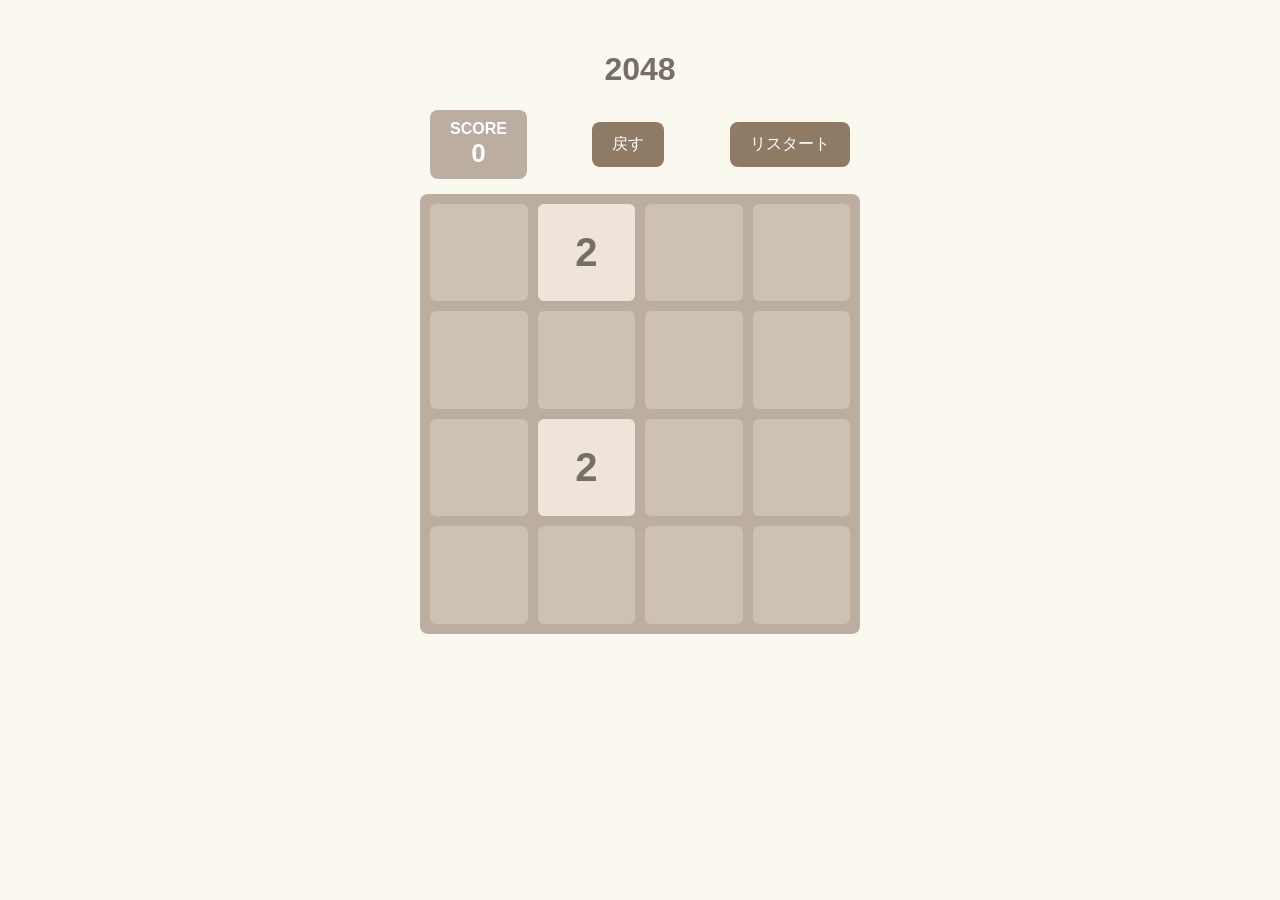
==== index.html @ 56494c53 "Add files via upload" ====
<!DOCTYPE html>
<html lang="ja">

<head>
    <meta charset="UTF-8">
    <meta name="viewport" content="width=device-width, initial-scale=1.0">
    <title>2048</title>
    <link rel="stylesheet" href="style.css">
</head>

<body>
<div class="container">
    <h1>2048</h1>
<div class="top-bar">
<div class="score-box">
SCORE
<span id="score">0</span>
</div>
<button id="undo">
戻す
</button>
<button id="restart">
リスタート
</button>
</div>
    <div id="board"></div>
</div>
<script src="script.js"></script>
</body>

</html>
---- style.css ----
body{
    margin:0;
    background:#faf8ef;
    font-family:Arial, sans-serif;
}
.container{
    display:flex;
    flex-direction:column;
    align-items:center;
    margin-top:30px;
}
h1{
    color:#776e65;
}
#board{
    width:420px;
    height:420px;
    background:#bbada0;
    display:grid;
    grid-template-columns:repeat(4,1fr);
    grid-template-rows:repeat(4,1fr);
    gap:10px;
    padding:10px;
    border-radius:8px;
}
.tile{
    background:#cdc1b4;
    border-radius:6px;
    display:flex;
    justify-content:center;
    align-items:center;
    font-size:40px;
    font-weight:bold;
    color:#776e65;
}

/* suuji2 */

.n2{background:#eee4da;}
.n4{background:#ede0c8;}
.n8{background:#f2b179;color:white;}
.n16{background:#f59563;color:white;}
.n32{background:#f67c5f;color:white;}
.n64{background:#f65e3b;color:white;}
.n128{background:#edcf72;color:white;font-size:34px;}
.n256{background:#edcc61;color:white;font-size:34px;}
.n512{background:#edc850;color:white;font-size:34px;}
.n1024{background:#edc53f;color:white;font-size:28px;}
.n2048{background:#edc22e;color:white;font-size:28px;}

.top-bar{
    width:420px;
    display:flex;
    justify-content:space-between;
    align-items:center;
    margin-bottom:15px;
}

.score-box{
    background:#bbada0;
    color:white;
    padding:10px 20px;
    border-radius:8px;
    font-weight:bold;
    text-align:center;
}

.score-box span{
    display:block;
    font-size:26px;
}

button{
    border:none;
    background:#8f7a66;
    color:white;
    padding:12px 20px;
    border-radius:8px;
    cursor:pointer;
    font-size:16px;
}

button:hover{
    opacity:0.9;
}

/* ====================
tairuidouanime-shon
==================== */

#board{
position: relative;
}

.moving-layer{
position: absolute;
left: 0;
top: 0;
width: 100%;
height: 100%;
pointer-events: none;
z-index: 10;
}

.moving-tile{
position: absolute;
width: calc((100% - 50px) / 4);
height: calc((100% - 50px) / 4);

border-radius: 6px;
display: flex;
justify-content: center;
align-items: center;
font-size: 40px;
font-weight: bold;
color: #776e65;
box-sizing: border-box;
transform: translate(0, 0);
transition:
    transform 0.15s ease;

}

/* ookiisuujinosaizu */

.moving-tile.n128,
.moving-tile.n256,
.moving-tile.n512{
font-size: 34px;
}

.moving-tile.n1024,
.moving-tile.n2048{
font-size: 28px;
}

/* tilecolore */

.moving-tile.n2{
background:#eee4da;
}

.moving-tile.n4{
background:#ede0c8;
}

.moving-tile.n8{
background:#f2b179;
color:white;
}

.moving-tile.n16{
background:#f59563;
color:white;
}

.moving-tile.n32{
background:#f67c5f;
color:white;
}

.moving-tile.n64{
background:#f65e3b;
color:white;
}

.moving-tile.n128{
background:#edcf72;
color:white;
}

.moving-tile.n256{
background:#edcc61;
color:white;
}

.moving-tile.n512{
background:#edc850;
color:white;
}

.moving-tile.n1024{
background:#edc53f;
color:white;
}

.moving-tile.n2048{
background:#edc22e;
color:white;
}

/* タイル移動アニメーション */

#board{
    position:relative;
}

.moving-layer{
    position:absolute;
    left:0;
    top:0;
    width:100%;
    height:100%;
    pointer-events:none;
    z-index:10;
}

.moving-tile{
    position:absolute;

    width:calc((100% - 50px) / 4);
    height:calc((100% - 50px) / 4);

    border-radius:6px;

    display:flex;
    justify-content:center;
    align-items:center;

    font-size:40px;
    font-weight:bold;

    box-sizing:border-box;

    transform:translate(0,0);

    transition:transform 0.15s ease;
}

.moving-tile.n128,
.moving-tile.n256,
.moving-tile.n512{
    font-size:34px;
}

.moving-tile.n1024,
.moving-tile.n2048{
    font-size:28px;
}

.moving-tile.n2{
    background:#eee4da;
    color:#776e65;
}

.moving-tile.n4{
    background:#ede0c8;
    color:#776e65;
}

.moving-tile.n8{
    background:#f2b179;
    color:white;
}

.moving-tile.n16{
    background:#f59563;
    color:white;
}

.moving-tile.n32{
    background:#f67c5f;
    color:white;
}

.moving-tile.n64{
    background:#f65e3b;
    color:white;
}

.moving-tile.n128{
    background:#edcf72;
    color:white;
}

.moving-tile.n256{
    background:#edcc61;
    color:white;
}

.moving-tile.n512{
    background:#edc850;
    color:white;
}

.moving-tile.n1024{
    background:#edc53f;
    color:white;
}

.moving-tile.n2048{
    background:#edc22e;
    color:white;
}

/* 新しく出る2 */
.tile-hidden{
visibility:visible;
opacity:1;
color:transparent !important;
text-shadow:none !important;
}
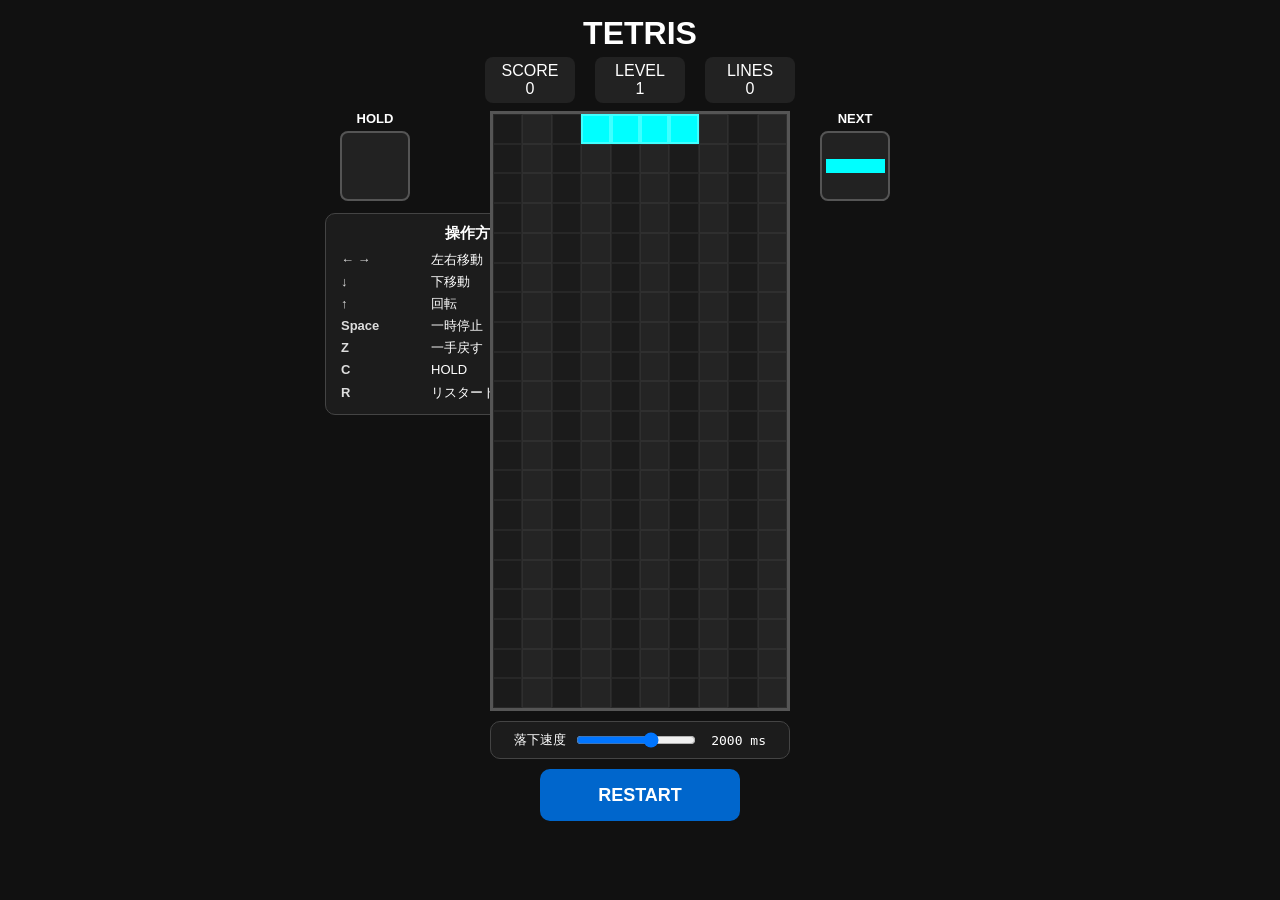
==== commit af6a4ea8: "Add files via upload" ====
--- a/index.html
+++ b/index.html
@@ -1,31 +1,192 @@
 <!DOCTYPE html>
 <html lang="ja">
+<head>
+<meta charset="UTF-8">
+<meta name="viewport"
+      content="width=device-width, initial-scale=1.0, maximum-scale=1.0, user-scalable=no">
 
-<head>
-    <meta charset="UTF-8">
-    <meta name="viewport" content="width=device-width, initial-scale=1.0">
-    <title>2048</title>
-    <link rel="stylesheet" href="style.css">
+<title>テトリス</title>
+
+<link rel="stylesheet" href="style.css">
+
 </head>
 
 <body>
-<div class="container">
-    <h1>2048</h1>
-<div class="top-bar">
-<div class="score-box">
-SCORE
-<span id="score">0</span>
+
+<h1>TETRIS</h1>
+
+<div id="game-info">
+    <div class="info-box">
+        SCORE<br>
+        <span id="score">0</span>
+    </div>
+
+    <div class="info-box">
+        LEVEL<br>
+        <span id="level">1</span>
+    </div>
+
+    <div class="info-box">
+        LINES<br>
+        <span id="lines">0</span>
+    </div>
 </div>
-<button id="undo">
-戻す
-</button>
-<button id="restart">
-リスタート
-</button>
+
+<div id="game-container">
+
+
+    <!-- 左側 -->
+
+    <div id="left-panel">
+
+        <!-- HOLD -->
+
+        <div id="hold-panel">
+
+            <div class="piece-title">
+                HOLD
+            </div>
+
+            <div id="hold"></div>
+
+        </div>
+
+
+        <!-- PC操作 -->
+
+        <div id="pc-controls">
+
+            <div class="control-title">
+                操作方法
+            </div>
+
+            <div class="control-row">
+                <span>← →</span>
+                <span>左右移動</span>
+            </div>
+
+            <div class="control-row">
+                <span>↓</span>
+                <span>下移動</span>
+            </div>
+
+            <div class="control-row">
+                <span>↑</span>
+                <span>回転</span>
+            </div>
+
+            <div class="control-row">
+                <span>Space</span>
+                <span>一時停止</span>
+            </div>
+
+            <div class="control-row">
+                <span>Z</span>
+                <span>一手戻す</span>
+            </div>
+
+            <div class="control-row">
+                <span>C</span>
+                <span>HOLD</span>
+            </div>
+
+            <div class="control-row">
+                <span>R</span>
+                <span>リスタート</span>
+            </div>
+
+        </div>
+
+    </div>
+
+
+    <!-- 中央：盤面 -->
+
+    <div id="board"></div>
+
+
+    <!-- 右側：NEXT -->
+
+    <div id="next-panel">
+
+        <div class="piece-title">
+            NEXT
+        </div>
+
+        <div id="next"></div>
+
+    </div>
+
+
 </div>
-    <div id="board"></div>
+
+<!-- スマホ操作 -->
+
+<div id="buttons">
+
+    <button id="left">←</button>
+
+    <button id="rotate">↻</button>
+
+    <button id="right">→</button>
+
+    <button id="down">↓</button>
+
+    <button id="hold-button">HOLD</button>
+
+    <button id="undo">↶</button>
+
+    <button id="pause">Ⅱ</button>
+
 </div>
+
+<!-- 落下速度設定 -->
+
+<div id="speed-control">
+
+    <span>落下速度</span>
+
+    <input
+        id="speed-slider"
+        type="range"
+        min="200"
+        max="3000"
+        step="100"
+        value="2000"
+    >
+
+    <span id="speed-value">
+        2000 ms
+    </span>
+
+</div>
+
+<button id="restart">RESTART</button>
+
+
+<!-- ゲームオーバー画面 -->
+
+<div id="game-over">
+
+    <div id="game-over-box">
+
+        <div id="game-over-title">
+            GAME OVER
+        </div>
+
+        <div id="final-score">
+            SCORE: <span id="final-score-number">0</span>
+        </div>
+
+        <button id="game-over-restart">
+            もう一度遊ぶ
+        </button>
+
+    </div>
+
+</div>
+
 <script src="script.js"></script>
+
 </body>
-
 </html>
--- a/style.css
+++ b/style.css
@@ -1,302 +1,846 @@
-body{
-    margin:0;
-    background:#faf8ef;
-    font-family:Arial, sans-serif;
-}
-.container{
-    display:flex;
-    flex-direction:column;
-    align-items:center;
-    margin-top:30px;
-}
-h1{
-    color:#776e65;
-}
-#board{
-    width:420px;
-    height:420px;
-    background:#bbada0;
-    display:grid;
-    grid-template-columns:repeat(4,1fr);
-    grid-template-rows:repeat(4,1fr);
-    gap:10px;
-    padding:10px;
-    border-radius:8px;
-}
-.tile{
-    background:#cdc1b4;
-    border-radius:6px;
-    display:flex;
-    justify-content:center;
-    align-items:center;
-    font-size:40px;
-    font-weight:bold;
-    color:#776e65;
-}
-
-/* suuji2 */
-
-.n2{background:#eee4da;}
-.n4{background:#ede0c8;}
-.n8{background:#f2b179;color:white;}
-.n16{background:#f59563;color:white;}
-.n32{background:#f67c5f;color:white;}
-.n64{background:#f65e3b;color:white;}
-.n128{background:#edcf72;color:white;font-size:34px;}
-.n256{background:#edcc61;color:white;font-size:34px;}
-.n512{background:#edc850;color:white;font-size:34px;}
-.n1024{background:#edc53f;color:white;font-size:28px;}
-.n2048{background:#edc22e;color:white;font-size:28px;}
-
-.top-bar{
-    width:420px;
-    display:flex;
-    justify-content:space-between;
-    align-items:center;
-    margin-bottom:15px;
-}
-
-.score-box{
-    background:#bbada0;
-    color:white;
-    padding:10px 20px;
-    border-radius:8px;
-    font-weight:bold;
-    text-align:center;
-}
-
-.score-box span{
-    display:block;
-    font-size:26px;
-}
-
-button{
-    border:none;
-    background:#8f7a66;
-    color:white;
-    padding:12px 20px;
-    border-radius:8px;
-    cursor:pointer;
-    font-size:16px;
-}
-
-button:hover{
-    opacity:0.9;
-}
-
-/* ====================
-tairuidouanime-shon
-==================== */
-
-#board{
-position: relative;
-}
-
-.moving-layer{
-position: absolute;
-left: 0;
-top: 0;
-width: 100%;
-height: 100%;
-pointer-events: none;
-z-index: 10;
-}
-
-.moving-tile{
-position: absolute;
-width: calc((100% - 50px) / 4);
-height: calc((100% - 50px) / 4);
-
-border-radius: 6px;
-display: flex;
-justify-content: center;
-align-items: center;
-font-size: 40px;
-font-weight: bold;
-color: #776e65;
-box-sizing: border-box;
-transform: translate(0, 0);
-transition:
-    transform 0.15s ease;
-
-}
-
-/* ookiisuujinosaizu */
-
-.moving-tile.n128,
-.moving-tile.n256,
-.moving-tile.n512{
-font-size: 34px;
-}
-
-.moving-tile.n1024,
-.moving-tile.n2048{
-font-size: 28px;
-}
-
-/* tilecolore */
-
-.moving-tile.n2{
-background:#eee4da;
-}
-
-.moving-tile.n4{
-background:#ede0c8;
-}
-
-.moving-tile.n8{
-background:#f2b179;
-color:white;
-}
-
-.moving-tile.n16{
-background:#f59563;
-color:white;
-}
-
-.moving-tile.n32{
-background:#f67c5f;
-color:white;
-}
-
-.moving-tile.n64{
-background:#f65e3b;
-color:white;
-}
-
-.moving-tile.n128{
-background:#edcf72;
-color:white;
-}
-
-.moving-tile.n256{
-background:#edcc61;
-color:white;
-}
-
-.moving-tile.n512{
-background:#edc850;
-color:white;
-}
-
-.moving-tile.n1024{
-background:#edc53f;
-color:white;
-}
-
-.moving-tile.n2048{
-background:#edc22e;
-color:white;
-}
-
-/* タイル移動アニメーション */
-
-#board{
-    position:relative;
-}
-
-.moving-layer{
-    position:absolute;
-    left:0;
-    top:0;
-    width:100%;
-    height:100%;
-    pointer-events:none;
-    z-index:10;
-}
-
-.moving-tile{
-    position:absolute;
-
-    width:calc((100% - 50px) / 4);
-    height:calc((100% - 50px) / 4);
-
-    border-radius:6px;
-
-    display:flex;
-    justify-content:center;
-    align-items:center;
-
-    font-size:40px;
-    font-weight:bold;
-
-    box-sizing:border-box;
-
-    transform:translate(0,0);
-
-    transition:transform 0.15s ease;
-}
-
-.moving-tile.n128,
-.moving-tile.n256,
-.moving-tile.n512{
-    font-size:34px;
-}
-
-.moving-tile.n1024,
-.moving-tile.n2048{
-    font-size:28px;
-}
-
-.moving-tile.n2{
-    background:#eee4da;
-    color:#776e65;
-}
-
-.moving-tile.n4{
-    background:#ede0c8;
-    color:#776e65;
-}
-
-.moving-tile.n8{
-    background:#f2b179;
-    color:white;
-}
-
-.moving-tile.n16{
-    background:#f59563;
-    color:white;
-}
-
-.moving-tile.n32{
-    background:#f67c5f;
-    color:white;
-}
-
-.moving-tile.n64{
-    background:#f65e3b;
-    color:white;
-}
-
-.moving-tile.n128{
-    background:#edcf72;
-    color:white;
-}
-
-.moving-tile.n256{
-    background:#edcc61;
-    color:white;
-}
-
-.moving-tile.n512{
-    background:#edc850;
-    color:white;
-}
-
-.moving-tile.n1024{
-    background:#edc53f;
-    color:white;
-}
-
-.moving-tile.n2048{
-    background:#edc22e;
-    color:white;
-}
-
-/* 新しく出る2 */
-.tile-hidden{
-visibility:visible;
-opacity:1;
-color:transparent !important;
-text-shadow:none !important;
+* {
+    box-sizing: border-box;
+    -webkit-tap-highlight-color: transparent;
+}
+
+body {
+    margin: 0;
+    padding: 0;
+
+    background: #111;
+    color: white;
+
+    font-family: Arial, sans-serif;
+
+    text-align: center;
+
+    overflow: hidden;
+
+    touch-action: none;
+}
+
+h1 {
+    margin: 10px 0 5px;
+
+    font-size: 28px;
+}
+
+
+/* =========================================================
+   スコアなど
+========================================================= */
+
+#game-info {
+    display: flex;
+
+    justify-content: center;
+
+    gap: 20px;
+
+    margin-bottom: 8px;
+
+    font-size: 16px;
+}
+
+.info-box {
+    background: #222;
+
+    border-radius: 8px;
+
+    padding: 5px 12px;
+
+    min-width: 90px;
+}
+
+
+/* =========================================================
+   ゲーム全体
+========================================================= */
+
+#game-container {
+
+    display: grid;
+
+    /*
+     * 左・中央・右を完全に固定
+     *
+     * 盤面は常に中央
+     */
+
+    grid-template-columns:
+        150px
+        300px
+        150px;
+
+    justify-content: center;
+
+    align-items: start;
+
+    column-gap: 15px;
+
+}
+
+
+/* =========================================================
+   HOLD側
+========================================================= */
+
+#left-panel {
+
+    width: 100px;
+
+    display: flex;
+
+    flex-direction: column;
+
+    align-items: center;
+
+}
+
+
+#hold-panel {
+
+    width: 100px;
+
+    text-align: center;
+
+}
+
+
+/* =========================================================
+   NEXT側
+========================================================= */
+
+#next-panel {
+
+    width: 100px;
+
+    text-align: center;
+
+}
+
+
+/* HOLD / NEXT のタイトル */
+
+.piece-title {
+
+    font-size: 13px;
+
+    margin-bottom: 5px;
+
+    font-weight: bold;
+
+}
+
+
+/* =========================================================
+   盤面
+========================================================= */
+
+#board {
+    position: relative;
+
+    background: #222;
+
+    border: 3px solid #555;
+
+    width: min(60vw, 300px);
+
+    height: calc(min(60vw, 300px) * 2);
+
+    display: grid;
+
+    grid-template-columns:
+        repeat(10, 1fr);
+
+    grid-template-rows:
+        repeat(20, 1fr);
+}
+
+
+/* =========================================================
+   盤面マス
+========================================================= */
+
+.cell {
+    border: 1px solid rgba(255,255,255,0.05);
+}
+
+
+/* 偶数列 */
+
+.cell.even-column {
+    background: #1b1b1b;
+}
+
+
+/* 奇数列 */
+
+.cell.odd-column {
+    background: #242424;
+}
+
+
+/* ブロックが入ったマス */
+
+.cell.filled {
+    border: 2px solid rgba(255,255,255,0.25);
+}
+
+
+/* =========================================================
+   テトリミノの色
+========================================================= */
+
+.I {
+    background: #00ffff !important;
+}
+
+.O {
+    background: #ffff00 !important;
+}
+
+.T {
+    background: #aa00ff !important;
+}
+
+.S {
+    background: #00cc44 !important;
+}
+
+.Z {
+    background: #ff3333 !important;
+}
+
+.J {
+    background: #3366ff !important;
+}
+
+.L {
+    background: #ff8800 !important;
+}
+
+
+/* =========================================================
+   右側
+========================================================= */
+
+#side-panel {
+    width: 120px;
+}
+
+
+/* HOLD / NEXT タイトル */
+
+#next-title {
+    font-size: 14px;
+
+    margin-bottom: 5px;
+}
+
+
+/* =========================================================
+   HOLD / NEXT 表示領域
+========================================================= */
+
+#hold,
+#next {
+
+    width: 70px;
+
+    height: 70px;
+
+    margin: auto;
+
+    background: #222;
+
+    border: 2px solid #555;
+
+    border-radius: 8px;
+
+    /*
+     * 4×4マスではなく
+     * 中央にミノを配置する
+     */
+
+    display: flex;
+
+    justify-content: center;
+
+    align-items: center;
+
+    overflow: hidden;
+
+}
+
+
+/* =========================================================
+   プレビュー用ミノ
+========================================================= */
+
+.preview-piece {
+
+    display: grid;
+
+    gap: 1px;
+
+    /*
+     * ミノ自体を表示領域の中央へ
+     */
+
+    justify-content: center;
+
+    align-content: center;
+
+}
+
+
+/* =========================================================
+   プレビュー用ブロック
+========================================================= */
+
+.preview-block {
+
+    width: 14px;
+
+    height: 14px;
+
+    border-radius: 2px;
+
+}
+
+
+/*
+ * プレビューでは
+ * 元の色クラスをそのまま利用
+ */
+
+.preview-block.I {
+
+    background: #00ffff;
+
+}
+
+.preview-block.O {
+
+    background: #ffff00;
+
+}
+
+.preview-block.T {
+
+    background: #aa00ff;
+
+}
+
+.preview-block.S {
+
+    background: #00cc44;
+
+}
+
+.preview-block.Z {
+
+    background: #ff3333;
+
+}
+
+.preview-block.J {
+
+    background: #3366ff;
+
+}
+
+.preview-block.L {
+
+    background: #ff8800;
+
+}
+
+
+/* NEXT / HOLD のマス */
+
+.next-cell {
+
+    border: none;
+
+    background: transparent;
+
+}
+
+
+/* =========================================================
+   スマホ操作ボタン
+========================================================= */
+
+#buttons {
+    width: min(95vw, 420px);
+
+    margin: 12px auto 0;
+
+    display: grid;
+
+    grid-template-columns:
+        repeat(3, 1fr);
+
+    gap: 7px;
+}
+
+
+button {
+    border: none;
+
+    border-radius: 10px;
+
+    background: #333;
+
+    color: white;
+
+    font-size: 20px;
+
+    font-weight: bold;
+
+    min-height: 52px;
+
+    box-shadow: 0 3px 0 #111;
+}
+
+
+button:active {
+    transform: translateY(3px);
+
+    box-shadow: none;
+
+    background: #555;
+}
+
+
+/* 回転 */
+
+#rotate {
+    background: #663399;
+}
+
+
+/* HOLD */
+
+#hold-button {
+    background: #006666;
+}
+
+
+/* 一手戻す */
+
+#undo {
+    background: #555;
+}
+
+
+/* 一時停止 */
+
+#pause {
+    background: #444;
+}
+
+
+/* リスタート */
+
+#restart {
+    width: min(95vw, 420px);
+
+    margin: 8px auto;
+
+    display: block;
+
+    font-size: 18px;
+
+    background: #0066cc;
+}
+
+
+/* =========================================================
+   ゲームオーバー
+========================================================= */
+
+#game-over {
+    position: fixed;
+
+    inset: 0;
+
+    display: none;
+
+    justify-content: center;
+
+    align-items: center;
+
+    background: rgba(0,0,0,0.75);
+
+    z-index: 100;
+}
+
+
+#game-over-box {
+    background: #222;
+
+    border: 2px solid #666;
+
+    border-radius: 15px;
+
+    padding: 25px 35px;
+
+    box-shadow: 0 10px 30px black;
+}
+
+
+#game-over-title {
+    font-size: 30px;
+
+    font-weight: bold;
+
+    margin-bottom: 15px;
+}
+
+
+#final-score {
+    font-size: 20px;
+
+    margin-bottom: 20px;
+}
+
+
+#game-over button {
+    background: #0066cc;
+
+    padding: 10px 30px;
+}
+
+
+/* =========================================================
+   PC
+========================================================= */
+
+@media (min-width: 700px) {
+
+    h1 {
+        margin-top: 15px;
+
+        font-size: 32px;
+    }
+
+
+    /*
+     * PCではスマホ操作ボタンを表示しない
+     */
+
+    #buttons {
+        display: none;
+    }
+
+
+    #restart {
+        width: 200px;
+    }
+
+
+    #board {
+        width: 300px;
+
+        height: 600px;
+    }
+
+}
+
+/* =========================================================
+   PC操作説明
+========================================================= */
+
+#pc-controls {
+
+    width: 300px;
+
+    margin: 12px auto 0;
+
+    padding: 10px 15px;
+
+    background: #1c1c1c;
+
+    border: 1px solid #444;
+
+    border-radius: 10px;
+
+}
+
+
+.control-title {
+
+    font-size: 15px;
+
+    font-weight: bold;
+
+    margin-bottom: 6px;
+
+}
+
+
+.control-row {
+
+    display: grid;
+
+    grid-template-columns:
+        90px 1fr;
+
+    text-align: left;
+
+    font-size: 13px;
+
+    line-height: 1.7;
+
+}
+
+
+.control-row span:first-child {
+
+    font-weight: bold;
+
+    color: #ddd;
+
+}
+
+/* =========================================================
+   スマホ
+========================================================= */
+
+@media (max-width: 699px) {
+
+    h1 {
+
+        font-size: 24px;
+
+        margin-top: 5px;
+
+    }
+
+
+    #game-info {
+
+        margin-bottom: 4px;
+
+    }
+
+
+    /*
+     * 左右のスペースを完全に同じにする
+     *
+     * 盤面を常に中央にするため
+     */
+
+#game-container {
+
+    grid-template-columns:
+        65px
+        min(60vw, 300px)
+        65px;
+
+    column-gap: 5px;
+
+}
+
+
+#left-panel {
+
+    width: 65px;
+
+}
+
+
+#hold-panel {
+
+    width: 65px;
+
+}
+
+
+#pc-controls {
+
+    display: none;
+
+}
+
+
+    #hold-panel {
+
+        width: 65px;
+
+    }
+
+
+    #next-panel {
+
+        width: 65px;
+
+    }
+
+
+    #hold,
+    #next {
+        width: 58px;
+
+        height: 58px;
+
+    }
+
+
+    .preview-block {
+
+        width: 11px;
+
+        height: 11px;
+
+    }
+
+
+    .piece-title {
+
+        font-size: 10px;
+
+    }
+
+
+    #buttons {
+
+        margin-top: 7px;
+
+    }
+
+
+    button {
+
+        min-height: 45px;
+
+        font-size: 18px;
+
+    }
+
+
+    #restart {
+
+        margin-top: 5px;
+
+        min-height: 40px;
+
+    }
+
+
+    #pc-controls {
+
+        display: none;
+
+    }
+
+#speed-control {
+
+    width: 95vw;
+
+    max-width: 420px;
+
+    margin: 5px auto;
+
+    padding: 5px 8px;
+
+    font-size: 12px;
+
+}
+
+
+#speed-slider {
+
+    flex: 1;
+
+    min-width: 0;
+
+}
+
+}
+
+
+/* =========================================================
+   横向きスマホ
+========================================================= */
+
+@media (max-height: 600px) {
+
+    h1 {
+        display: none;
+    }
+
+
+    #game-info {
+        margin-top: 3px;
+    }
+
+
+    #buttons {
+        margin-top: 4px;
+    }
+
+
+    button {
+        min-height: 38px;
+    }
+
+
+    #restart {
+        min-height: 35px;
+
+        margin-top: 3px;
+    }
+
+}
+
+/* =========================================================
+   落下速度設定
+========================================================= */
+
+#speed-control {
+
+    width: 300px;
+
+    margin: 10px auto;
+
+    padding: 8px 12px;
+
+    background: #1c1c1c;
+
+    border: 1px solid #444;
+
+    border-radius: 10px;
+
+    display: flex;
+
+    align-items: center;
+
+    justify-content: center;
+
+    gap: 8px;
+
+    font-size: 13px;
+
+}
+
+
+#speed-slider {
+
+    width: 120px;
+
+}
+
+
+#speed-value {
+
+    width: 60px;
+
+    text-align: right;
+
+    font-family: monospace;
+
 }
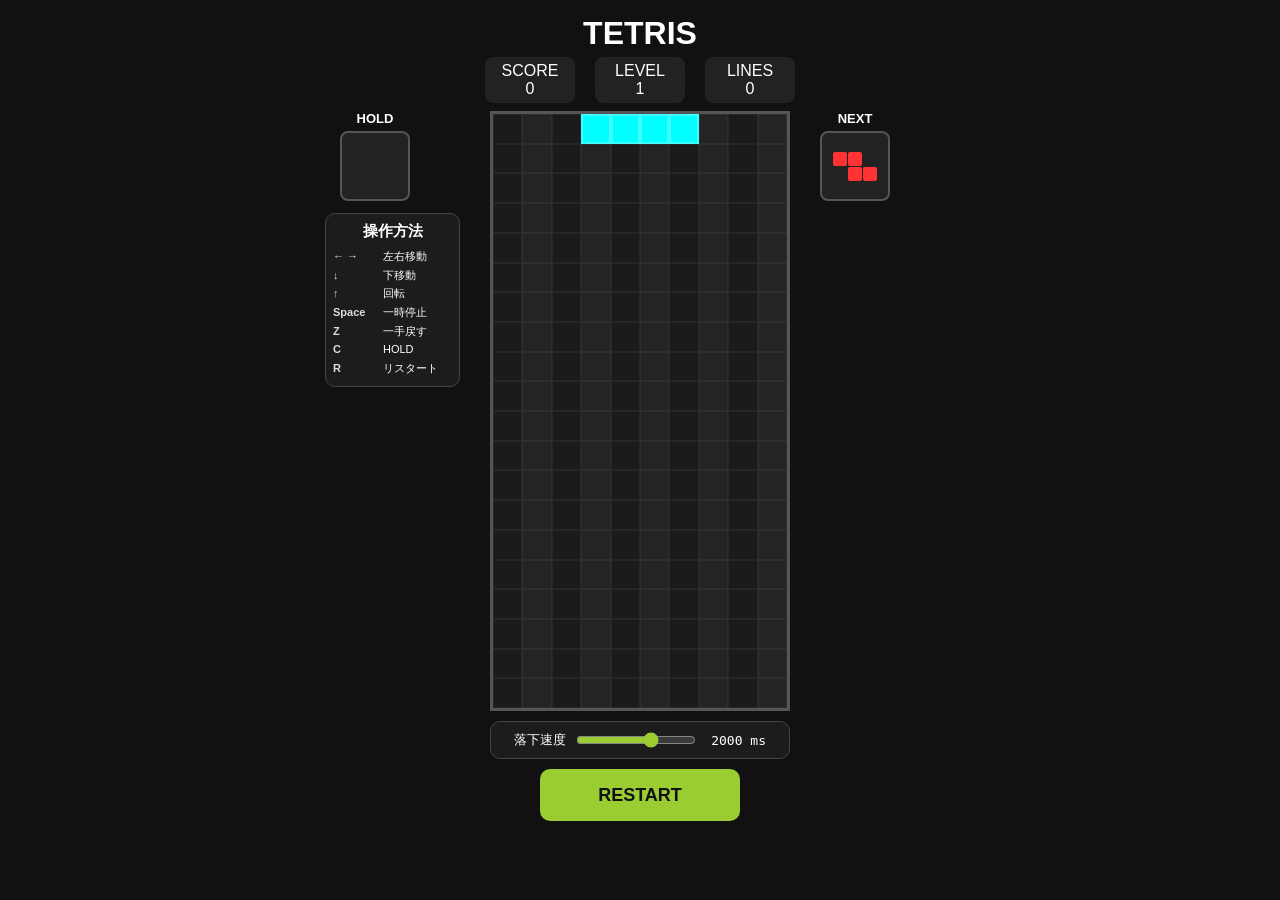
==== commit 1121f3d2: "Add files via upload" ====
--- a/index.html
+++ b/index.html
@@ -124,21 +124,18 @@
 
 <div id="buttons">
 
-    <button id="left">←</button>
-
-    <button id="rotate">↻</button>
-
-    <button id="right">→</button>
-
     <button id="down">↓</button>
 
     <button id="hold-button">HOLD</button>
 
-    <button id="undo">↶</button>
+    <button id="undo">UNDO</button>
 
     <button id="pause">Ⅱ</button>
 
+    <button id="restart-mobile">RESTART</button>
+
 </div>
+
 
 <!-- 落下速度設定 -->
 
--- a/style.css
+++ b/style.css
@@ -284,12 +284,7 @@
 
     gap: 1px;
 
-    /*
-     * ミノ自体を表示領域の中央へ
-     */
-
     justify-content: center;
-
     align-content: center;
 
 }
@@ -381,7 +376,7 @@
     display: grid;
 
     grid-template-columns:
-        repeat(3, 1fr);
+        repeat(4, 1fr);
 
     gap: 7px;
 }
@@ -446,6 +441,7 @@
 /* リスタート */
 
 #restart {
+
     width: min(95vw, 420px);
 
     margin: 8px auto;
@@ -454,7 +450,10 @@
 
     font-size: 18px;
 
-    background: #0066cc;
+    background: #9acd32;
+
+    color: #111;
+
 }
 
 
@@ -509,7 +508,9 @@
 
 
 #game-over button {
-    background: #0066cc;
+    background: #9acd32;
+
+    color: #111;
 
     padding: 10px 30px;
 }
@@ -556,11 +557,11 @@
 
 #pc-controls {
 
-    width: 300px;
+    width: 135px;
 
     margin: 12px auto 0;
 
-    padding: 10px 15px;
+    padding: 8px 7px;
 
     background: #1c1c1c;
 
@@ -587,11 +588,11 @@
     display: grid;
 
     grid-template-columns:
-        90px 1fr;
+        50px 1fr;
 
     text-align: left;
 
-    font-size: 13px;
+    font-size: 11px;
 
     line-height: 1.7;
 
@@ -634,16 +635,16 @@
      * 盤面を常に中央にするため
      */
 
-#game-container {
-
-    grid-template-columns:
-        65px
-        min(60vw, 300px)
-        65px;
-
-    column-gap: 5px;
-
-}
+    #game-container {
+
+        grid-template-columns:
+          65px
+         min(60vw, 300px)
+          65px;
+
+         column-gap: 5px;
+
+    }
 
 
 #left-panel {
@@ -728,6 +729,10 @@
 
         min-height: 40px;
 
+        background: #9acd32;
+
+        color: #111;
+
     }
 
 
@@ -757,6 +762,46 @@
     flex: 1;
 
     min-width: 0;
+
+}
+
+#restart {
+
+    margin-top: 5px;
+
+    order: -1;
+
+}
+
+#restart-mobile {
+
+    display: none;
+
+    background: #9acd32;
+
+    color: #111;
+
+    font-size: 16px;
+
+}
+
+#restart-mobile {
+
+    display: block;
+
+    grid-column: 1 / -1;
+
+    min-height: 40px;
+
+}
+
+#buttons button {
+
+    user-select: none;
+
+    -webkit-user-select: none;
+
+    -webkit-touch-callout: none;
 
 }
 
@@ -832,6 +877,8 @@
 
     width: 120px;
 
+    accent-color: #9acd32;
+
 }
 
 
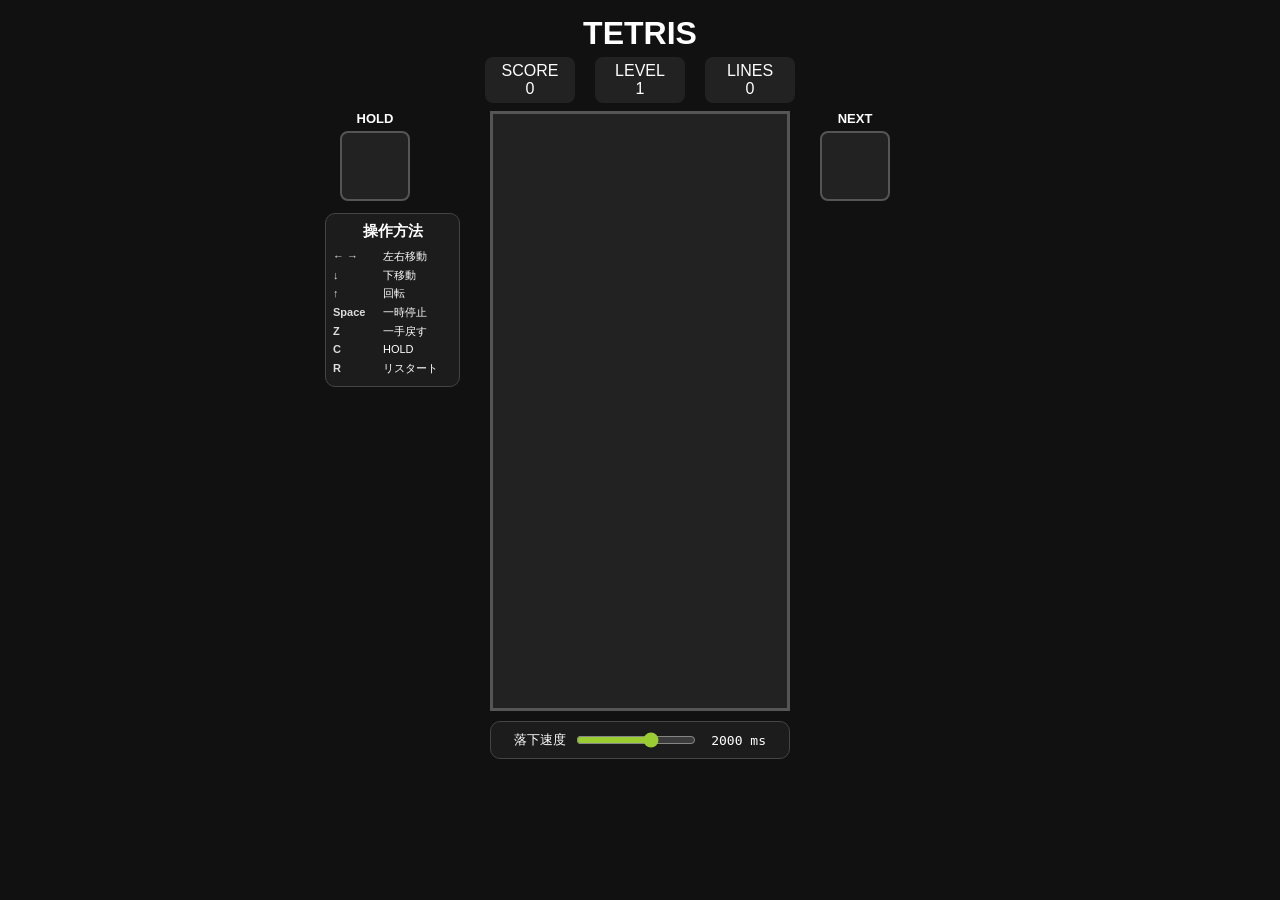
==== commit 01785c56: "Add files via upload" ====
--- a/index.html
+++ b/index.html
@@ -158,9 +158,6 @@
 
 </div>
 
-<button id="restart">RESTART</button>
-
-
 <!-- ゲームオーバー画面 -->
 
 <div id="game-over">
--- a/style.css
+++ b/style.css
@@ -296,9 +296,9 @@
 
 .preview-block {
 
-    width: 14px;
-
-    height: 14px;
+    width: 11px;
+
+    height: 11px;
 
     border-radius: 2px;
 
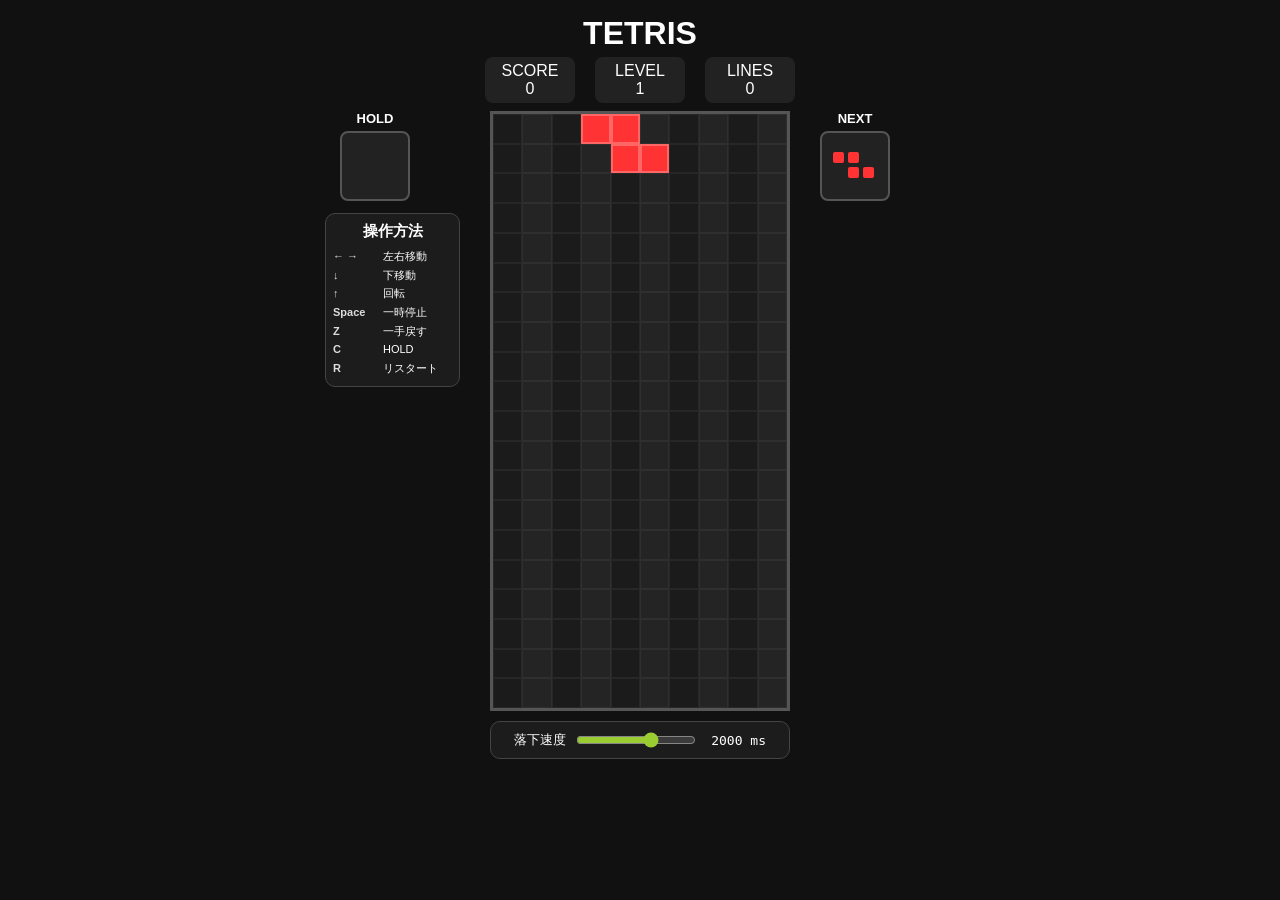
==== commit c4d7695b: "Add files via upload" ====
--- a/index.html
+++ b/index.html
@@ -124,10 +124,6 @@
 
 <div id="buttons">
 
-    <button id="down">↓</button>
-
-    <button id="hold-button">HOLD</button>
-
     <button id="undo">UNDO</button>
 
     <button id="pause">Ⅱ</button>
--- a/style.css
+++ b/style.css
@@ -416,14 +416,6 @@
     background: #663399;
 }
 
-
-/* HOLD */
-
-#hold-button {
-    background: #006666;
-}
-
-
 /* 一手戻す */
 
 #undo {
@@ -435,25 +427,6 @@
 
 #pause {
     background: #444;
-}
-
-
-/* リスタート */
-
-#restart {
-
-    width: min(95vw, 420px);
-
-    margin: 8px auto;
-
-    display: block;
-
-    font-size: 18px;
-
-    background: #9acd32;
-
-    color: #111;
-
 }
 
 
@@ -535,11 +508,6 @@
 
     #buttons {
         display: none;
-    }
-
-
-    #restart {
-        width: 200px;
     }
 
 
@@ -723,19 +691,6 @@
     }
 
 
-    #restart {
-
-        margin-top: 5px;
-
-        min-height: 40px;
-
-        background: #9acd32;
-
-        color: #111;
-
-    }
-
-
     #pc-controls {
 
         display: none;
@@ -765,33 +720,19 @@
 
 }
 
-#restart {
-
-    margin-top: 5px;
-
-    order: -1;
-
-}
-
 #restart-mobile {
 
-    display: none;
+    display: block;
+
+    grid-column: 1 / -1;
+
+    min-height: 40px;
 
     background: #9acd32;
 
     color: #111;
 
     font-size: 16px;
-
-}
-
-#restart-mobile {
-
-    display: block;
-
-    grid-column: 1 / -1;
-
-    min-height: 40px;
 
 }
 
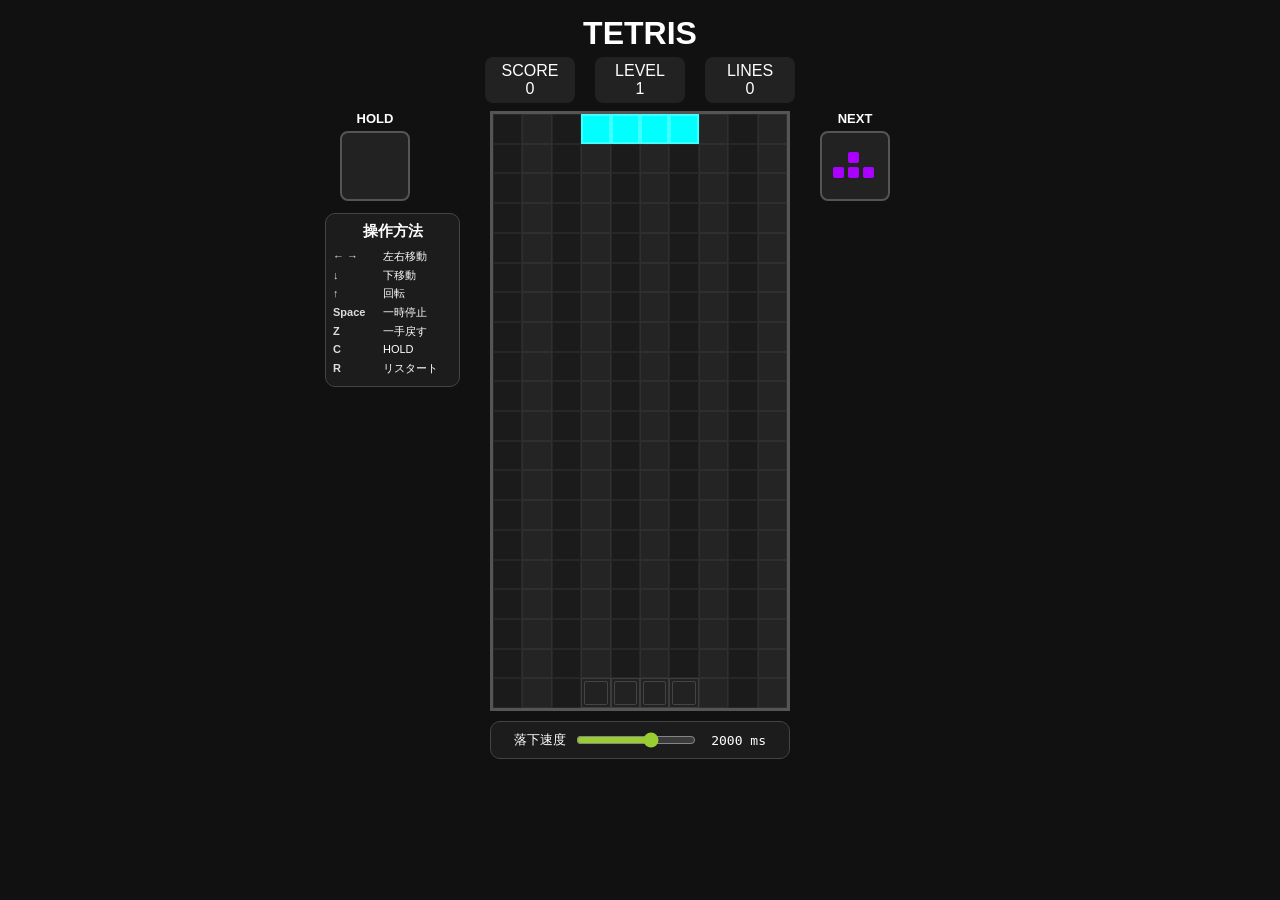
==== commit 13a562f2: "Add files via upload" ====
--- a/index.html
+++ b/index.html
@@ -1,182 +1,140 @@
 <!DOCTYPE html>
 <html lang="ja">
 <head>
-<meta charset="UTF-8">
-<meta name="viewport"
-      content="width=device-width, initial-scale=1.0, maximum-scale=1.0, user-scalable=no">
+    <meta charset="UTF-8">
+    <meta name="viewport"
+          content="width=device-width, initial-scale=1.0, maximum-scale=1.0, user-scalable=no">
 
-<title>テトリス</title>
+    <title>テトリス</title>
 
-<link rel="stylesheet" href="style.css">
-
+    <link rel="stylesheet" href="style.css">
 </head>
 
 <body>
 
-<h1>TETRIS</h1>
+    <h1>TETRIS</h1>
 
-<div id="game-info">
-    <div class="info-box">
-        SCORE<br>
-        <span id="score">0</span>
+    <!-- SCORE / LEVEL / LINES -->
+    <div id="game-info">
+        <div class="info-box">
+            SCORE<br>
+            <span id="score">0</span>
+        </div>
+
+        <div class="info-box">
+            LEVEL<br>
+            <span id="level">1</span>
+        </div>
+
+        <div class="info-box">
+            LINES<br>
+            <span id="lines">0</span>
+        </div>
     </div>
 
-    <div class="info-box">
-        LEVEL<br>
-        <span id="level">1</span>
-    </div>
+    <!-- ゲーム本体 -->
+    <div id="game-container">
 
-    <div class="info-box">
-        LINES<br>
-        <span id="lines">0</span>
-    </div>
-</div>
+        <!-- 左側：HOLD / PC操作説明 -->
+        <div id="left-panel">
 
-<div id="game-container">
-
-
-    <!-- 左側 -->
-
-    <div id="left-panel">
-
-        <!-- HOLD -->
-
-        <div id="hold-panel">
-
-            <div class="piece-title">
-                HOLD
+            <div id="hold-panel">
+                <div class="piece-title">HOLD</div>
+                <div id="hold"></div>
             </div>
 
-            <div id="hold"></div>
+            <div id="pc-controls">
+                <div class="control-title">操作方法</div>
 
-        </div>
+                <div class="control-row">
+                    <span>← →</span>
+                    <span>左右移動</span>
+                </div>
 
+                <div class="control-row">
+                    <span>↓</span>
+                    <span>下移動</span>
+                </div>
 
-        <!-- PC操作 -->
+                <div class="control-row">
+                    <span>↑</span>
+                    <span>回転</span>
+                </div>
 
-        <div id="pc-controls">
+                <div class="control-row">
+                    <span>Space</span>
+                    <span>一時停止</span>
+                </div>
 
-            <div class="control-title">
-                操作方法
-            </div>
+                <div class="control-row">
+                    <span>Z</span>
+                    <span>一手戻す</span>
+                </div>
 
-            <div class="control-row">
-                <span>← →</span>
-                <span>左右移動</span>
-            </div>
+                <div class="control-row">
+                    <span>C</span>
+                    <span>HOLD</span>
+                </div>
 
-            <div class="control-row">
-                <span>↓</span>
-                <span>下移動</span>
-            </div>
-
-            <div class="control-row">
-                <span>↑</span>
-                <span>回転</span>
-            </div>
-
-            <div class="control-row">
-                <span>Space</span>
-                <span>一時停止</span>
-            </div>
-
-            <div class="control-row">
-                <span>Z</span>
-                <span>一手戻す</span>
-            </div>
-
-            <div class="control-row">
-                <span>C</span>
-                <span>HOLD</span>
-            </div>
-
-            <div class="control-row">
-                <span>R</span>
-                <span>リスタート</span>
+                <div class="control-row">
+                    <span>R</span>
+                    <span>リスタート</span>
+                </div>
             </div>
 
         </div>
 
-    </div>
+        <!-- 中央：盤面 -->
+        <div id="board"></div>
 
-
-    <!-- 中央：盤面 -->
-
-    <div id="board"></div>
-
-
-    <!-- 右側：NEXT -->
-
-    <div id="next-panel">
-
-        <div class="piece-title">
-            NEXT
+        <!-- 右側：NEXT -->
+        <div id="next-panel">
+            <div class="piece-title">NEXT</div>
+            <div id="next"></div>
         </div>
-
-        <div id="next"></div>
 
     </div>
 
-
-</div>
-
-<!-- スマホ操作 -->
-
-<div id="buttons">
-
-    <button id="undo">UNDO</button>
-
-    <button id="pause">Ⅱ</button>
-
-    <button id="restart-mobile">RESTART</button>
-
-</div>
-
-
-<!-- 落下速度設定 -->
-
-<div id="speed-control">
-
-    <span>落下速度</span>
-
-    <input
-        id="speed-slider"
-        type="range"
-        min="200"
-        max="3000"
-        step="100"
-        value="2000"
-    >
-
-    <span id="speed-value">
-        2000 ms
-    </span>
-
-</div>
-
-<!-- ゲームオーバー画面 -->
-
-<div id="game-over">
-
-    <div id="game-over-box">
-
-        <div id="game-over-title">
-            GAME OVER
-        </div>
-
-        <div id="final-score">
-            SCORE: <span id="final-score-number">0</span>
-        </div>
-
-        <button id="game-over-restart">
-            もう一度遊ぶ
-        </button>
-
+    <!-- スマホ操作 -->
+    <div id="buttons">
+        <button id="undo">UNDO</button>
+        <button id="pause">Ⅱ</button>
+        <button id="restart-mobile">RESTART</button>
     </div>
 
-</div>
+    <!-- 落下速度設定 -->
+    <div id="speed-control">
+        <span>落下速度</span>
 
-<script src="script.js"></script>
+        <input
+            id="speed-slider"
+            type="range"
+            min="200"
+            max="3000"
+            step="100"
+            value="2000"
+        >
+
+        <span id="speed-value">2000 ms</span>
+    </div>
+
+    <!-- ゲームオーバー画面 -->
+    <div id="game-over">
+        <div id="game-over-box">
+            <div id="game-over-title">GAME OVER</div>
+
+            <div id="final-score">
+                SCORE:
+                <span id="final-score-number">0</span>
+            </div>
+
+            <button id="game-over-restart">
+                もう一度遊ぶ
+            </button>
+        </div>
+    </div>
+
+    <script src="script.js"></script>
 
 </body>
 </html>
--- a/style.css
+++ b/style.css
@@ -1,6 +1,10 @@
 * {
     box-sizing: border-box;
     -webkit-tap-highlight-color: transparent;
+
+    user-select: none;
+    -webkit-user-select: none;
+    -webkit-touch-callout: none;
 }
 
 body {
@@ -11,127 +15,94 @@
     color: white;
 
     font-family: Arial, sans-serif;
-
     text-align: center;
 
     overflow: hidden;
-
     touch-action: none;
 }
 
 h1 {
     margin: 10px 0 5px;
-
     font-size: 28px;
 }
 
-
-/* =========================================================
-   スコアなど
+/* =========================================================
+   スコア・レベル・ライン
 ========================================================= */
 
 #game-info {
     display: flex;
-
     justify-content: center;
-
     gap: 20px;
 
     margin-bottom: 8px;
-
     font-size: 16px;
 }
 
 .info-box {
+    min-width: 90px;
+    padding: 5px 12px;
+
     background: #222;
-
     border-radius: 8px;
-
-    padding: 5px 12px;
-
-    min-width: 90px;
-}
-
+}
 
 /* =========================================================
    ゲーム全体
 ========================================================= */
 
 #game-container {
-
     display: grid;
 
-    /*
-     * 左・中央・右を完全に固定
-     *
-     * 盤面は常に中央
-     */
-
-    grid-template-columns:
-        150px
-        300px
-        150px;
-
+    grid-template-columns: 150px 300px 150px;
     justify-content: center;
-
     align-items: start;
 
     column-gap: 15px;
-
-}
-
-
-/* =========================================================
-   HOLD側
+}
+
+/* =========================================================
+   HOLD / NEXT
 ========================================================= */
 
 #left-panel {
-
     width: 100px;
 
     display: flex;
-
     flex-direction: column;
-
     align-items: center;
-
-}
-
-
-#hold-panel {
-
+}
+
+#hold-panel,
+#next-panel {
     width: 100px;
-
     text-align: center;
-
-}
-
-
-/* =========================================================
-   NEXT側
-========================================================= */
-
-#next-panel {
-
-    width: 100px;
-
-    text-align: center;
-
-}
-
-
-/* HOLD / NEXT のタイトル */
+}
 
 .piece-title {
+    margin-bottom: 5px;
 
     font-size: 13px;
-
-    margin-bottom: 5px;
-
     font-weight: bold;
-
-}
-
+}
+
+#hold,
+#next {
+    width: 70px;
+    height: 70px;
+
+    margin: auto;
+
+    display: flex;
+    justify-content: center;
+    align-items: center;
+
+    background: #222;
+    border: 2px solid #555;
+    border-radius: 8px;
+
+    overflow: hidden;
+}
 
 /* =========================================================
    盤面
@@ -140,53 +111,88 @@
 #board {
     position: relative;
 
+    width: min(60vw, 300px);
+    height: calc(min(60vw, 300px) * 2);
+
+    display: grid;
+    grid-template-columns: repeat(10, 1fr);
+    grid-template-rows: repeat(20, 1fr);
+
     background: #222;
-
     border: 3px solid #555;
 
-    width: min(60vw, 300px);
-
-    height: calc(min(60vw, 300px) * 2);
-
-    display: grid;
-
-    grid-template-columns:
-        repeat(10, 1fr);
-
-    grid-template-rows:
-        repeat(20, 1fr);
-}
-
-
-/* =========================================================
-   盤面マス
-========================================================= */
+    user-select: none;
+    -webkit-user-select: none;
+    -webkit-touch-callout: none;
+}
 
 .cell {
-    border: 1px solid rgba(255,255,255,0.05);
-}
-
-
-/* 偶数列 */
+    border: 1px solid rgba(255, 255, 255, 0.05);
+}
 
 .cell.even-column {
     background: #1b1b1b;
 }
 
-
-/* 奇数列 */
-
 .cell.odd-column {
     background: #242424;
 }
 
-
-/* ブロックが入ったマス */
-
 .cell.filled {
-    border: 2px solid rgba(255,255,255,0.25);
-}
-
+    border: 2px solid rgba(255, 255, 255, 0.25);
+}
+
+/* =========================================================
+   落下予測地点（ゴーストミノ）
+========================================================= */
+
+.cell.ghost {
+    position: relative;
+
+    background: transparent !important;
+    border: 1px solid rgba(255, 255, 255, 0.12);
+}
+
+.cell.ghost::after {
+    content: "";
+    position: absolute;
+    inset: 2px;
+
+    border: 1px solid rgba(255, 255, 255, 0.35);
+    border-radius: 2px;
+
+    opacity: 0.45;
+}
+
+/* ゴーストミノ：本体と同じ色の薄い色 */
+
+.cell.ghost.I::after {
+    background: rgba(0, 255, 255, 0.5);
+}
+
+.cell.ghost.O::after {
+    background: rgba(255, 255, 0, 0.5);
+}
+
+.cell.ghost.T::after {
+    background: rgba(170, 0, 255, 0.5);
+}
+
+.cell.ghost.S::after {
+    background: rgba(0, 204, 68, 0.5);
+}
+
+.cell.ghost.Z::after {
+    background: rgba(255, 51, 51, 0.5);
+}
+
+.cell.ghost.J::after {
+    background: rgba(51, 102, 255, 0.5);
+}
+
+.cell.ghost.L::after {
+    background: rgba(255, 136, 0, 0.5);
+}
 
 /* =========================================================
    テトリミノの色
@@ -220,149 +226,52 @@
     background: #ff8800 !important;
 }
 
-
-/* =========================================================
-   右側
-========================================================= */
-
-#side-panel {
-    width: 120px;
-}
-
-
-/* HOLD / NEXT タイトル */
-
-#next-title {
-    font-size: 14px;
-
-    margin-bottom: 5px;
-}
-
-
-/* =========================================================
-   HOLD / NEXT 表示領域
-========================================================= */
-
-#hold,
-#next {
-
-    width: 70px;
-
-    height: 70px;
-
-    margin: auto;
-
-    background: #222;
-
-    border: 2px solid #555;
-
-    border-radius: 8px;
-
-    /*
-     * 4×4マスではなく
-     * 中央にミノを配置する
-     */
-
-    display: flex;
-
-    justify-content: center;
-
-    align-items: center;
-
-    overflow: hidden;
-
-}
-
-
-/* =========================================================
-   プレビュー用ミノ
+/* =========================================================
+   HOLD / NEXT プレビュー
 ========================================================= */
 
 .preview-piece {
-
     display: grid;
-
     gap: 1px;
 
     justify-content: center;
     align-content: center;
-
-}
-
-
-/* =========================================================
-   プレビュー用ブロック
-========================================================= */
+}
 
 .preview-block {
-
     width: 11px;
-
     height: 11px;
 
     border-radius: 2px;
-
-}
-
-
-/*
- * プレビューでは
- * 元の色クラスをそのまま利用
- */
+}
 
 .preview-block.I {
-
     background: #00ffff;
-
 }
 
 .preview-block.O {
-
     background: #ffff00;
-
 }
 
 .preview-block.T {
-
     background: #aa00ff;
-
 }
 
 .preview-block.S {
-
     background: #00cc44;
-
 }
 
 .preview-block.Z {
-
     background: #ff3333;
-
 }
 
 .preview-block.J {
-
     background: #3366ff;
-
 }
 
 .preview-block.L {
-
     background: #ff8800;
-
-}
-
-
-/* NEXT / HOLD のマス */
-
-.next-cell {
-
-    border: none;
-
-    background: transparent;
-
-}
-
+}
 
 /* =========================================================
    スマホ操作ボタン
@@ -374,61 +283,113 @@
     margin: 12px auto 0;
 
     display: grid;
-
-    grid-template-columns:
-        repeat(4, 1fr);
-
+    grid-template-columns: repeat(4, 1fr);
     gap: 7px;
 }
 
-
 button {
+    min-height: 52px;
+
     border: none;
-
     border-radius: 10px;
 
     background: #333;
-
     color: white;
 
     font-size: 20px;
-
     font-weight: bold;
 
-    min-height: 52px;
-
     box-shadow: 0 3px 0 #111;
 }
-
 
 button:active {
     transform: translateY(3px);
-
     box-shadow: none;
-
     background: #555;
 }
-
-
-/* 回転 */
-
-#rotate {
-    background: #663399;
-}
-
-/* 一手戻す */
 
 #undo {
     background: #555;
 }
 
-
-/* 一時停止 */
-
 #pause {
     background: #444;
 }
 
+#restart-mobile {
+    background: #9acd32;
+    color: #111;
+}
+
+/* =========================================================
+   PC操作説明
+========================================================= */
+
+#pc-controls {
+    width: 135px;
+
+    margin: 12px auto 0;
+    padding: 8px 7px;
+
+    background: #1c1c1c;
+    border: 1px solid #444;
+    border-radius: 10px;
+}
+
+.control-title {
+    margin-bottom: 6px;
+
+    font-size: 15px;
+    font-weight: bold;
+}
+
+.control-row {
+    display: grid;
+    grid-template-columns: 50px 1fr;
+
+    text-align: left;
+    font-size: 11px;
+    line-height: 1.7;
+}
+
+.control-row span:first-child {
+    font-weight: bold;
+    color: #ddd;
+}
+
+/* =========================================================
+   落下速度設定
+========================================================= */
+
+#speed-control {
+    width: 300px;
+
+    margin: 10px auto;
+    padding: 8px 12px;
+
+    display: flex;
+    align-items: center;
+    justify-content: center;
+    gap: 8px;
+
+    background: #1c1c1c;
+    border: 1px solid #444;
+    border-radius: 10px;
+
+    font-size: 13px;
+}
+
+#speed-slider {
+    width: 120px;
+    accent-color: #9acd32;
+}
+
+#speed-value {
+    width: 60px;
+
+    text-align: right;
+    font-family: monospace;
+}
 
 /* =========================================================
    ゲームオーバー
@@ -436,143 +397,269 @@
 
 #game-over {
     position: fixed;
-
     inset: 0;
 
     display: none;
-
     justify-content: center;
-
     align-items: center;
 
-    background: rgba(0,0,0,0.75);
-
+    background: rgba(0, 0, 0, 0.75);
     z-index: 100;
 }
 
-
 #game-over-box {
+    padding: 25px 35px;
+
     background: #222;
-
     border: 2px solid #666;
-
     border-radius: 15px;
 
-    padding: 25px 35px;
-
     box-shadow: 0 10px 30px black;
 }
 
-
 #game-over-title {
+    margin-bottom: 15px;
+
     font-size: 30px;
-
     font-weight: bold;
-
-    margin-bottom: 15px;
-}
-
+}
 
 #final-score {
+    margin-bottom: 20px;
     font-size: 20px;
-
-    margin-bottom: 20px;
-}
-
+}
 
 #game-over button {
+    padding: 10px 30px;
+
     background: #9acd32;
-
     color: #111;
-
-    padding: 10px 30px;
-}
-
+}
+
+/* =========================================================
+   ライン消去エフェクト
+========================================================= */
+
+#board .line-clear-row {
+    position: absolute;
+    left: 0;
+
+    width: 100%;
+
+    pointer-events: none;
+    z-index: 50;
+
+    background:
+        linear-gradient(
+            to bottom,
+            rgba(255, 255, 255, 0.05),
+            rgba(255, 255, 255, 0.95),
+            rgba(255, 255, 255, 0.05)
+        );
+
+    border-top: 2px solid #fff;
+    border-bottom: 2px solid #fff;
+
+    box-shadow:
+        0 0 8px #fff,
+        0 0 18px #fff,
+        0 0 35px #ffff99,
+        0 0 55px #fff,
+        inset 0 0 15px #fff;
+
+    animation:
+        lineClearRowFlash
+        0.55s
+        ease-out
+        forwards;
+}
+
+@keyframes lineClearRowFlash {
+    0% {
+        opacity: 0.2;
+        transform: scaleX(0.7);
+        filter: brightness(1);
+    }
+
+    25% {
+        opacity: 1;
+        transform: scaleX(1.02);
+        filter: brightness(2.5);
+
+        box-shadow:
+            0 0 10px #fff,
+            0 0 25px #fff,
+            0 0 45px #ffff99,
+            0 0 70px #fff,
+            inset 0 0 20px #fff;
+    }
+
+    55% {
+        opacity: 1;
+        transform: scaleX(1);
+        filter: brightness(4);
+
+        box-shadow:
+            0 0 15px #fff,
+            0 0 35px #fff,
+            0 0 60px #ffff99,
+            0 0 90px #fff,
+            inset 0 0 25px #fff;
+    }
+
+    100% {
+        opacity: 0;
+        transform: scaleX(1.12);
+        filter: brightness(6);
+    }
+}
+
+/* =========================================================
+   盤面エフェクト
+========================================================= */
+
+#board.line-clear-effect {
+    animation: boardLineFlash 0.55s ease-out;
+}
+
+#board.combo-clear-effect {
+    animation: comboBoardFlash 0.65s ease-out;
+}
+
+#board.chain-effect {
+    animation: chainBoardFlash 0.75s ease-out;
+}
+
+#board.chain-effect[data-chain="2"] {
+    filter: brightness(1.15);
+}
+
+#board.chain-effect[data-chain="3"] {
+    filter: brightness(1.25);
+}
+
+#board.chain-effect[data-chain="4"] {
+    filter: brightness(1.35);
+}
+
+#board.chain-effect[data-chain="5"] {
+    filter: brightness(1.5);
+}
+
+@keyframes boardLineFlash {
+    0% {
+        filter: brightness(1);
+    }
+
+    35% {
+        filter: brightness(1.25);
+    }
+
+    60% {
+        filter: brightness(1.08);
+    }
+
+    100% {
+        filter: brightness(1);
+    }
+}
+
+@keyframes comboBoardFlash {
+    0% {
+        filter: brightness(1);
+    }
+
+    25% {
+        filter: brightness(1.4);
+    }
+
+    50% {
+        filter: brightness(1.15);
+    }
+
+    75% {
+        filter: brightness(1.35);
+    }
+
+    100% {
+        filter: brightness(1);
+    }
+}
+
+@keyframes chainBoardFlash {
+    0% {
+        filter: brightness(1);
+    }
+
+    20% {
+        filter: brightness(1.5);
+    }
+
+    40% {
+        filter: brightness(1.15);
+    }
+
+    65% {
+        filter: brightness(1.7);
+    }
+
+    100% {
+        filter: brightness(1);
+    }
+}
+
+/* =========================================================
+   全消し
+========================================================= */
+
+#board.perfect-clear-effect {
+    animation: perfectBoardFlash 0.9s ease-out;
+}
+
+@keyframes perfectBoardFlash {
+    0% {
+        filter: brightness(1);
+    }
+
+    20% {
+        filter: brightness(2);
+    }
+
+    40% {
+        filter: brightness(1.2);
+    }
+
+    60% {
+        filter: brightness(3);
+    }
+
+    80% {
+        filter: brightness(2);
+    }
+
+    100% {
+        filter: brightness(1);
+    }
+}
 
 /* =========================================================
    PC
 ========================================================= */
 
 @media (min-width: 700px) {
-
     h1 {
         margin-top: 15px;
-
         font-size: 32px;
     }
-
-
-    /*
-     * PCではスマホ操作ボタンを表示しない
-     */
 
     #buttons {
         display: none;
     }
 
-
     #board {
         width: 300px;
-
         height: 600px;
     }
-
-}
-
-/* =========================================================
-   PC操作説明
-========================================================= */
-
-#pc-controls {
-
-    width: 135px;
-
-    margin: 12px auto 0;
-
-    padding: 8px 7px;
-
-    background: #1c1c1c;
-
-    border: 1px solid #444;
-
-    border-radius: 10px;
-
-}
-
-
-.control-title {
-
-    font-size: 15px;
-
-    font-weight: bold;
-
-    margin-bottom: 6px;
-
-}
-
-
-.control-row {
-
-    display: grid;
-
-    grid-template-columns:
-        50px 1fr;
-
-    text-align: left;
-
-    font-size: 11px;
-
-    line-height: 1.7;
-
-}
-
-
-.control-row span:first-child {
-
-    font-weight: bold;
-
-    color: #ddd;
-
 }
 
 /* =========================================================
@@ -580,255 +667,109 @@
 ========================================================= */
 
 @media (max-width: 699px) {
-
     h1 {
-
+        margin-top: 5px;
         font-size: 24px;
-
-        margin-top: 5px;
-
-    }
-
+    }
 
     #game-info {
-
         margin-bottom: 4px;
-
-    }
-
-
-    /*
-     * 左右のスペースを完全に同じにする
-     *
-     * 盤面を常に中央にするため
-     */
+    }
 
     #game-container {
-
         grid-template-columns:
-          65px
-         min(60vw, 300px)
-          65px;
-
-         column-gap: 5px;
-
-    }
-
-
-#left-panel {
-
-    width: 65px;
-
-}
-
-
-#hold-panel {
-
-    width: 65px;
-
-}
-
-
-#pc-controls {
-
-    display: none;
-
-}
-
-
-    #hold-panel {
-
+            65px
+            min(60vw, 300px)
+            65px;
+
+        column-gap: 5px;
+    }
+
+    #left-panel,
+    #hold-panel,
+    #next-panel {
         width: 65px;
-
-    }
-
-
-    #next-panel {
-
-        width: 65px;
-
-    }
-
+    }
+
+    #pc-controls {
+        display: none;
+    }
 
     #hold,
     #next {
         width: 58px;
-
         height: 58px;
-
-    }
-
+    }
 
     .preview-block {
-
         width: 11px;
-
         height: 11px;
-
-    }
-
+    }
 
     .piece-title {
-
         font-size: 10px;
-
-    }
-
+    }
 
     #buttons {
-
-        margin-top: 7px;
-
-    }
-
+        width: 95vw;
+        max-width: 420px;
+
+        margin: 7px auto 0;
+
+        grid-template-columns: repeat(3, 1fr);
+        gap: 7px;
+    }
 
     button {
-
         min-height: 45px;
-
         font-size: 18px;
-
-    }
-
-
-    #pc-controls {
-
-        display: none;
-
-    }
-
-#speed-control {
-
-    width: 95vw;
-
-    max-width: 420px;
-
-    margin: 5px auto;
-
-    padding: 5px 8px;
-
-    font-size: 12px;
-
-}
-
-
-#speed-slider {
-
-    flex: 1;
-
-    min-width: 0;
-
-}
-
-#restart-mobile {
-
-    display: block;
-
-    grid-column: 1 / -1;
-
-    min-height: 40px;
-
-    background: #9acd32;
-
-    color: #111;
-
-    font-size: 16px;
-
-}
-
-#buttons button {
-
-    user-select: none;
-
-    -webkit-user-select: none;
-
-    -webkit-touch-callout: none;
-
-}
-
-}
-
+    }
+
+    #restart-mobile {
+        display: block;
+        min-height: 40px;
+    }
+
+    #buttons button {
+        user-select: none;
+        -webkit-user-select: none;
+        -webkit-touch-callout: none;
+    }
+
+    #speed-control {
+        width: 95vw;
+        max-width: 420px;
+
+        margin: 5px auto;
+        padding: 5px 8px;
+
+        font-size: 12px;
+    }
+
+    #speed-slider {
+        flex: 1;
+        min-width: 0;
+    }
+}
 
 /* =========================================================
    横向きスマホ
 ========================================================= */
 
 @media (max-height: 600px) {
-
     h1 {
         display: none;
     }
 
-
     #game-info {
         margin-top: 3px;
     }
 
-
     #buttons {
         margin-top: 4px;
     }
 
-
     button {
         min-height: 38px;
     }
-
-
-    #restart {
-        min-height: 35px;
-
-        margin-top: 3px;
-    }
-
-}
-
-/* =========================================================
-   落下速度設定
-========================================================= */
-
-#speed-control {
-
-    width: 300px;
-
-    margin: 10px auto;
-
-    padding: 8px 12px;
-
-    background: #1c1c1c;
-
-    border: 1px solid #444;
-
-    border-radius: 10px;
-
-    display: flex;
-
-    align-items: center;
-
-    justify-content: center;
-
-    gap: 8px;
-
-    font-size: 13px;
-
-}
-
-
-#speed-slider {
-
-    width: 120px;
-
-    accent-color: #9acd32;
-
-}
-
-
-#speed-value {
-
-    width: 60px;
-
-    text-align: right;
-
-    font-family: monospace;
-
 }
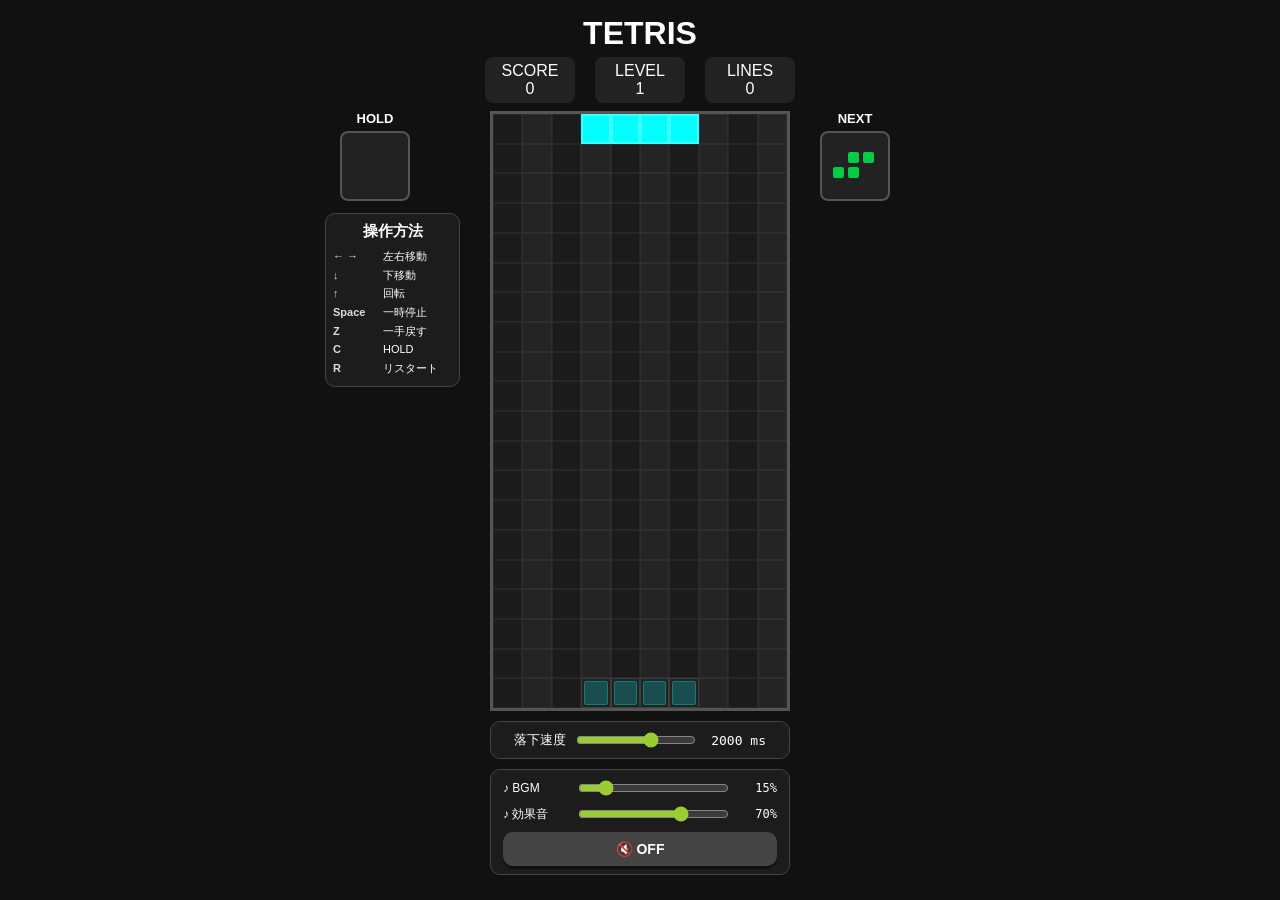
==== commit 5474f81c: "Add files via upload" ====
--- a/index.html
+++ b/index.html
@@ -102,7 +102,7 @@
         <button id="restart-mobile">RESTART</button>
     </div>
 
-    <!-- 落下速度設定 -->
+        <!-- 落下速度設定 -->
     <div id="speed-control">
         <span>落下速度</span>
 
@@ -116,6 +116,57 @@
         >
 
         <span id="speed-value">2000 ms</span>
+    </div>
+
+    <!-- =====================================================
+         音声設定
+    ====================================================== -->
+
+    <div id="audio-control">
+
+        <div class="audio-row">
+
+            <span>♪ BGM</span>
+
+            <input
+                id="bgm-volume-slider"
+                type="range"
+                min="0"
+                max="100"
+                step="1"
+                value="35"
+            >
+
+            <span id="bgm-volume-value">35%</span>
+
+        </div>
+
+
+        <div class="audio-row">
+
+            <span>♪ 効果音</span>
+
+            <input
+                id="se-volume-slider"
+                type="range"
+                min="0"
+                max="100"
+                step="1"
+                value="70"
+            >
+
+            <span id="se-volume-value">70%</span>
+
+        </div>
+
+
+        <button
+            id="audio-restart"
+            type="button"
+        >
+            🔊 ON
+        </button>
+
     </div>
 
     <!-- ゲームオーバー画面 -->
--- a/style.css
+++ b/style.css
@@ -111,6 +111,8 @@
 #board {
     position: relative;
 
+    contain: layout paint;
+
     width: min(60vw, 300px);
     height: calc(min(60vw, 300px) * 2);
 
@@ -153,45 +155,58 @@
     border: 1px solid rgba(255, 255, 255, 0.12);
 }
 
+/*
+ * ゴースト本体
+ *
+ * 通常ミノと同じ色を薄く表示
+ */
+
 .cell.ghost::after {
     content: "";
+
     position: absolute;
     inset: 2px;
 
-    border: 1px solid rgba(255, 255, 255, 0.35);
     border-radius: 2px;
 
     opacity: 0.45;
 }
 
-/* ゴーストミノ：本体と同じ色の薄い色 */
+/* ゴーストの色 */
 
 .cell.ghost.I::after {
-    background: rgba(0, 255, 255, 0.5);
+    background: rgba(0, 255, 255, 0.45);
+    border: 1px solid rgba(0, 255, 255, 0.8);
 }
 
 .cell.ghost.O::after {
-    background: rgba(255, 255, 0, 0.5);
+    background: rgba(255, 255, 0, 0.45);
+    border: 1px solid rgba(255, 255, 0, 0.8);
 }
 
 .cell.ghost.T::after {
-    background: rgba(170, 0, 255, 0.5);
+    background: rgba(170, 0, 255, 0.45);
+    border: 1px solid rgba(170, 0, 255, 0.8);
 }
 
 .cell.ghost.S::after {
-    background: rgba(0, 204, 68, 0.5);
+    background: rgba(0, 204, 68, 0.45);
+    border: 1px solid rgba(0, 204, 68, 0.8);
 }
 
 .cell.ghost.Z::after {
-    background: rgba(255, 51, 51, 0.5);
+    background: rgba(255, 51, 51, 0.45);
+    border: 1px solid rgba(255, 51, 51, 0.8);
 }
 
 .cell.ghost.J::after {
-    background: rgba(51, 102, 255, 0.5);
+    background: rgba(51, 102, 255, 0.45);
+    border: 1px solid rgba(51, 102, 255, 0.8);
 }
 
 .cell.ghost.L::after {
-    background: rgba(255, 136, 0, 0.5);
+    background: rgba(255, 136, 0, 0.45);
+    border: 1px solid rgba(255, 136, 0, 0.8);
 }
 
 /* =========================================================
@@ -390,6 +405,67 @@
     text-align: right;
     font-family: monospace;
 }
+
+/* =========================================================
+   音声設定
+========================================================= */
+
+#audio-control {
+    width: 300px;
+
+    margin: 8px auto 10px;
+    padding: 8px 12px;
+
+    background: #1c1c1c;
+    border: 1px solid #444;
+    border-radius: 10px;
+
+    font-size: 12px;
+}
+
+.audio-row {
+    display: flex;
+    align-items: center;
+    justify-content: center;
+
+    gap: 8px;
+
+    margin-bottom: 6px;
+}
+
+.audio-row:last-of-type {
+    margin-bottom: 8px;
+}
+
+.audio-row > span:first-child {
+    width: 65px;
+    text-align: left;
+}
+
+.audio-row input[type="range"] {
+    flex: 1;
+    min-width: 0;
+
+    accent-color: #9acd32;
+}
+
+.audio-row > span:last-child {
+    width: 38px;
+
+    text-align: right;
+    font-family: monospace;
+}
+
+#audio-restart {
+    width: 100%;
+
+    min-height: 34px;
+
+    font-size: 14px;
+
+    background: #444;
+}
+
 
 /* =========================================================
    ゲームオーバー
@@ -469,12 +545,19 @@
 
     animation:
         lineClearRowFlash
-        0.55s
+        0.42s
         ease-out
         forwards;
 }
 
+/*
+ * ライン消去の光
+ *
+ * エフェクトが最大まで光った直後に
+ * 実際のラインが消えるようにする
+ */
 @keyframes lineClearRowFlash {
+
     0% {
         opacity: 0.2;
         transform: scaleX(0.7);
@@ -746,9 +829,38 @@
         font-size: 12px;
     }
 
-    #speed-slider {
+        #speed-slider {
         flex: 1;
         min-width: 0;
+    }
+
+    #audio-control {
+        width: 95vw;
+        max-width: 420px;
+
+        margin: 5px auto 8px;
+        padding: 6px 8px;
+
+        font-size: 11px;
+    }
+
+    .audio-row {
+        gap: 6px;
+        margin-bottom: 5px;
+    }
+
+    .audio-row > span:first-child {
+        width: 60px;
+    }
+
+    .audio-row > span:last-child {
+        width: 36px;
+    }
+
+    #audio-restart {
+        min-height: 36px;
+
+        font-size: 13px;
     }
 }
 
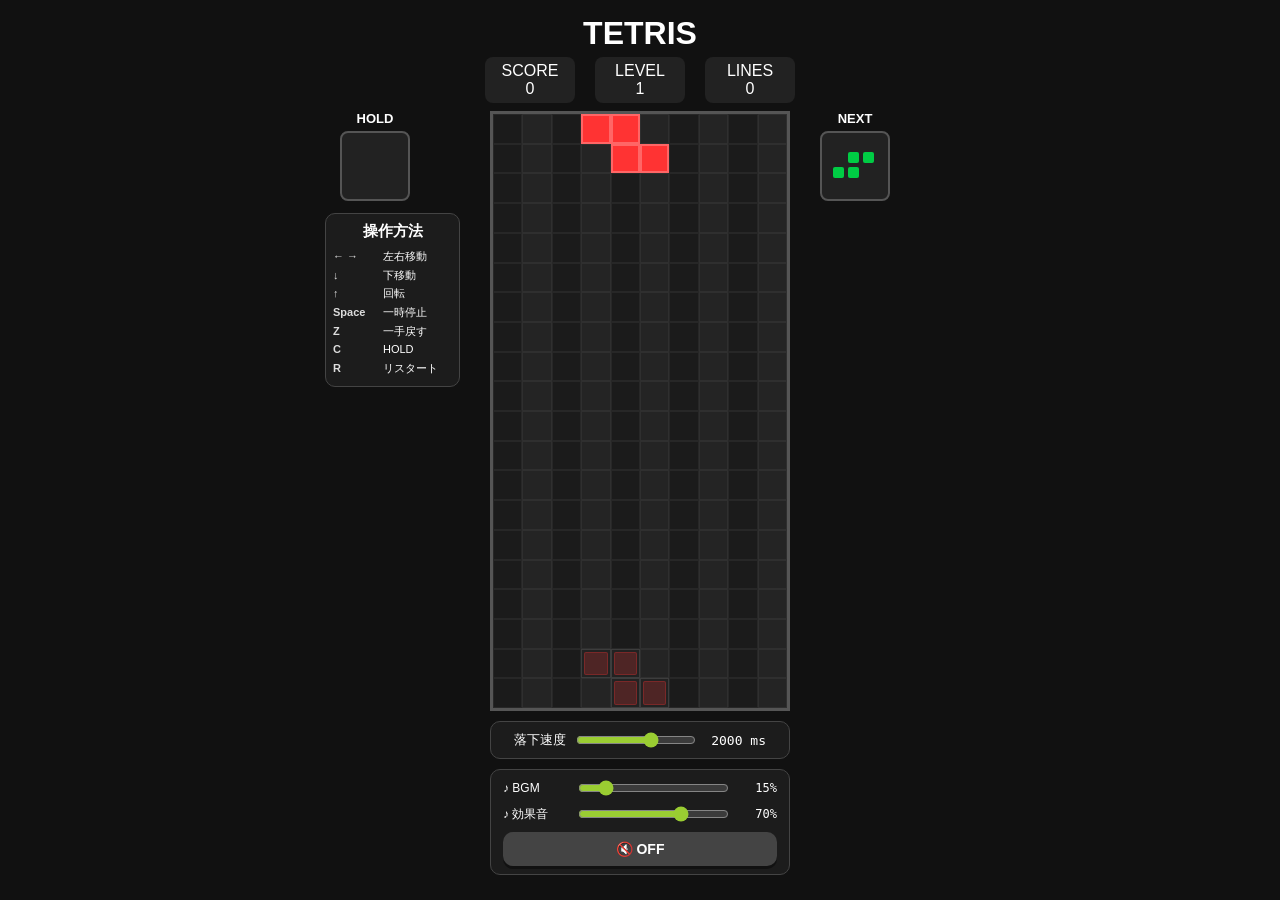
==== commit d6ea6764: "Add files via upload" ====
--- a/index.html
+++ b/index.html
@@ -2,11 +2,9 @@
 <html lang="ja">
 <head>
     <meta charset="UTF-8">
-    <meta name="viewport"
-          content="width=device-width, initial-scale=1.0, maximum-scale=1.0, user-scalable=no">
+    <meta name="viewport" content="width=device-width, initial-scale=1.0, maximum-scale=1.0, user-scalable=no">
 
     <title>テトリス</title>
-
     <link rel="stylesheet" href="style.css">
 </head>
 
@@ -16,20 +14,9 @@
 
     <!-- SCORE / LEVEL / LINES -->
     <div id="game-info">
-        <div class="info-box">
-            SCORE<br>
-            <span id="score">0</span>
-        </div>
-
-        <div class="info-box">
-            LEVEL<br>
-            <span id="level">1</span>
-        </div>
-
-        <div class="info-box">
-            LINES<br>
-            <span id="lines">0</span>
-        </div>
+        <div class="info-box">SCORE<br><span id="score">0</span></div>
+        <div class="info-box">LEVEL<br><span id="level">1</span></div>
+        <div class="info-box">LINES<br><span id="lines">0</span></div>
     </div>
 
     <!-- ゲーム本体 -->
@@ -46,40 +33,13 @@
             <div id="pc-controls">
                 <div class="control-title">操作方法</div>
 
-                <div class="control-row">
-                    <span>← →</span>
-                    <span>左右移動</span>
-                </div>
-
-                <div class="control-row">
-                    <span>↓</span>
-                    <span>下移動</span>
-                </div>
-
-                <div class="control-row">
-                    <span>↑</span>
-                    <span>回転</span>
-                </div>
-
-                <div class="control-row">
-                    <span>Space</span>
-                    <span>一時停止</span>
-                </div>
-
-                <div class="control-row">
-                    <span>Z</span>
-                    <span>一手戻す</span>
-                </div>
-
-                <div class="control-row">
-                    <span>C</span>
-                    <span>HOLD</span>
-                </div>
-
-                <div class="control-row">
-                    <span>R</span>
-                    <span>リスタート</span>
-                </div>
+                <div class="control-row"><span>← →</span><span>左右移動</span></div>
+                <div class="control-row"><span>↓</span><span>下移動</span></div>
+                <div class="control-row"><span>↑</span><span>回転</span></div>
+                <div class="control-row"><span>Space</span><span>一時停止</span></div>
+                <div class="control-row"><span>Z</span><span>一手戻す</span></div>
+                <div class="control-row"><span>C</span><span>HOLD</span></div>
+                <div class="control-row"><span>R</span><span>リスタート</span></div>
             </div>
 
         </div>
@@ -102,70 +62,29 @@
         <button id="restart-mobile">RESTART</button>
     </div>
 
-        <!-- 落下速度設定 -->
+    <!-- 落下速度設定 -->
     <div id="speed-control">
         <span>落下速度</span>
-
-        <input
-            id="speed-slider"
-            type="range"
-            min="200"
-            max="3000"
-            step="100"
-            value="2000"
-        >
-
+        <input id="speed-slider" type="range" min="200" max="3000" step="100" value="2000">
         <span id="speed-value">2000 ms</span>
     </div>
 
-    <!-- =====================================================
-         音声設定
-    ====================================================== -->
-
+    <!-- 音声設定 -->
     <div id="audio-control">
 
         <div class="audio-row">
-
             <span>♪ BGM</span>
-
-            <input
-                id="bgm-volume-slider"
-                type="range"
-                min="0"
-                max="100"
-                step="1"
-                value="35"
-            >
-
+            <input id="bgm-volume-slider" type="range" min="0" max="100" step="1" value="35">
             <span id="bgm-volume-value">35%</span>
-
         </div>
 
-
         <div class="audio-row">
-
             <span>♪ 効果音</span>
-
-            <input
-                id="se-volume-slider"
-                type="range"
-                min="0"
-                max="100"
-                step="1"
-                value="70"
-            >
-
+            <input id="se-volume-slider" type="range" min="0" max="100" step="1" value="70">
             <span id="se-volume-value">70%</span>
-
         </div>
 
-
-        <button
-            id="audio-restart"
-            type="button"
-        >
-            🔊 ON
-        </button>
+        <button id="audio-restart" type="button">🔊 ON</button>
 
     </div>
 
@@ -179,9 +98,21 @@
                 <span id="final-score-number">0</span>
             </div>
 
-            <button id="game-over-restart">
-                もう一度遊ぶ
-            </button>
+            <button id="game-over-restart">もう一度遊ぶ</button>
+        </div>
+    </div>
+
+    <!-- リスタート確認画面 -->
+    <div id="restart-confirm">
+        <div id="restart-confirm-box">
+
+            <div id="restart-confirm-title">リスタートしますか？</div>
+
+            <div id="restart-confirm-buttons">
+                <button id="restart-cancel" type="button">キャンセル</button>
+                <button id="restart-confirm-button" type="button">リスタート</button>
+            </div>
+
         </div>
     </div>
 
--- a/style.css
+++ b/style.css
@@ -1,887 +1,167 @@
-* {
-    box-sizing: border-box;
-    -webkit-tap-highlight-color: transparent;
+* {box-sizing: border-box;-webkit-tap-highlight-color: transparent;user-select: none;-webkit-user-select: none;-webkit-touch-callout: none;}
+body {margin: 0;padding: 0;background: #111;color: white;font-family: Arial, sans-serif;text-align: center;overflow: hidden;touch-action: none;}
+h1 {margin: 10px 0 5px;font-size: 28px;}
 
-    user-select: none;
-    -webkit-user-select: none;
-    -webkit-touch-callout: none;
-}
+/* スコア・レベル・ライン */
+#game-info {display: flex;justify-content: center;gap: 20px;margin-bottom: 8px;font-size: 16px;}
+.info-box {min-width: 90px;padding: 5px 12px;background: #222;border-radius: 8px;}
 
-body {
-    margin: 0;
-    padding: 0;
+/* ゲーム全体 */
+#game-container {display: grid;grid-template-columns: 150px 300px 150px;justify-content: center;align-items: start;column-gap: 15px;}
 
-    background: #111;
-    color: white;
+/* HOLD / NEXT */
+#left-panel {width: 100px;display: flex;flex-direction: column;align-items: center;}
+#hold-panel,
+#next-panel {width: 100px;text-align: center;}
+#hold,
+#next {width: 70px;aspect-ratio: 1;margin: auto;display: flex;place-content: center;place-items: center;background: #222;border: 2px solid #555;border-radius: 8px;overflow: hidden;}
 
-    font-family: Arial, sans-serif;
-    text-align: center;
+/* 盤面 */
+#board {position: relative;contain: layout paint;width: min(60vw, 300px);aspect-ratio: 1 / 2;display: grid;grid-template-columns: repeat(10, 1fr);grid-template-rows: repeat(20, 1fr);background: #222;border: 3px solid #555;}
+.cell {border: 1px solid rgba(255, 255, 255, 0.05);}
+.cell.even-column {background: #1b1b1b;}
+.cell.odd-column {background: #242424;}
+.cell.filled {border: 2px solid rgba(255, 255, 255, 0.25);}
 
-    overflow: hidden;
-    touch-action: none;
-}
+/* ゴーストミノ */
+.cell.ghost {position: relative;background: transparent !important;border: 1px solid rgba(255, 255, 255, 0.12);}
+.cell.ghost.I { --ghost-color: 0, 255, 255; }
+.cell.ghost.O { --ghost-color: 255, 255, 0; }
+.cell.ghost.T { --ghost-color: 170, 0, 255; }
+.cell.ghost.S { --ghost-color: 0, 204, 68; }
+.cell.ghost.Z { --ghost-color: 255, 51, 51; }
+.cell.ghost.J { --ghost-color: 51, 102, 255; }
+.cell.ghost.L { --ghost-color: 255, 136, 0; }
+.cell.ghost::after {content: "";position: absolute;inset: 2px;border: 1px solid rgba(var(--ghost-color), 0.8);border-radius: 2px;background: rgba(var(--ghost-color), 0.45);opacity: 0.45;}
 
-h1 {
-    margin: 10px 0 5px;
-    font-size: 28px;
-}
+/* HOLD / NEXT プレビュー */
+.preview-piece {display: grid;place-content: center;gap: 1px;}
+.preview-block {width: 11px;height: 11px;border-radius: 2px;}
+.I { --piece-color: #00ffff; }
+.O { --piece-color: #ffff00; }
+.T { --piece-color: #aa00ff; }
+.S { --piece-color: #00cc44; }
+.Z { --piece-color: #ff3333; }
+.J { --piece-color: #3366ff; }
+.L { --piece-color: #ff8800; }
+.I,.O,.T,.S,.Z,.J,.L,.preview-block {background: var(--piece-color) !important;}
 
-/* =========================================================
-   スコア・レベル・ライン
-========================================================= */
+/* スマホ操作ボタン */
+#buttons {width: min(95vw, 420px);margin: 12px auto 0;display: grid;grid-template-columns: repeat(4, 1fr);gap: 7px;}
+button {min-height: 52px;border: none;border-radius: 10px;background: #333;color: white;font-size: 20px;font-weight: bold;box-shadow: 0 3px 0 #111;}
+button:active {transform: translateY(3px);box-shadow: none;background: #555;}
+#undo {background: #555;}
+#pause {background: #444;}
 
-#game-info {
-    display: flex;
-    justify-content: center;
-    gap: 20px;
+/* PC操作説明 */
+#pc-controls {width: 135px;margin: 12px auto 0;padding: 8px 7px;background: #1c1c1c;border: 1px solid #444;border-radius: 10px;}
+.control-row {display: grid;grid-template-columns: 50px 1fr;text-align: left;font-size: 11px;line-height: 1.7;}
+.control-row span:first-child {font-weight: bold;color: #ddd;}
 
-    margin-bottom: 8px;
-    font-size: 16px;
-}
+/* 落下速度・音声設定 */
+#speed-control,
+#audio-control {width: 300px;padding: 8px 12px;background: #1c1c1c;border: 1px solid #444;border-radius: 10px;}
+#speed-control {margin: 10px auto;display: flex;align-items: center;justify-content: center;gap: 8px;font-size: 13px;}
+#audio-control {margin: 8px auto 10px;font-size: 12px;}
+.audio-row {display: flex;align-items: center;justify-content: center;gap: 8px;margin-bottom: 6px;}
+.audio-row:last-of-type {margin-bottom: 8px;}
+.audio-row > span:first-child {width: 65px;text-align: left;}
+#speed-slider,
+.audio-row input[type="range"] {accent-color: #9acd32;}
+#speed-slider {width: 120px;}
+.audio-row input[type="range"] {flex: 1;min-width: 0;}
+#speed-value,
+.audio-row > span:last-child {text-align: right;font-family: monospace;}
+#speed-value {width: 60px;}
+.audio-row > span:last-child {width: 38px;}
+#audio-restart {width: 100%;min-height: 34px;font-size: 14px;background: #444;}
 
-.info-box {
-    min-width: 90px;
-    padding: 5px 12px;
+/* ゲームオーバー */
+.piece-title,
+.control-title,
+#game-over-title {font-weight: bold;}
+.piece-title {margin-bottom: 5px;font-size: 13px;}
+.control-title {margin-bottom: 6px;font-size: 15px;}
+#game-over-title {margin-bottom: 15px;font-size: 30px;}
+#final-score {margin-bottom: 20px;font-size: 20px;}
 
-    background: #222;
-    border-radius: 8px;
-}
-
-/* =========================================================
-   ゲーム全体
-========================================================= */
-
-#game-container {
-    display: grid;
-
-    grid-template-columns: 150px 300px 150px;
-    justify-content: center;
-    align-items: start;
-
-    column-gap: 15px;
-}
-
-/* =========================================================
-   HOLD / NEXT
-========================================================= */
-
-#left-panel {
-    width: 100px;
-
-    display: flex;
-    flex-direction: column;
-    align-items: center;
-}
-
-#hold-panel,
-#next-panel {
-    width: 100px;
-    text-align: center;
-}
-
-.piece-title {
-    margin-bottom: 5px;
-
-    font-size: 13px;
-    font-weight: bold;
-}
-
-#hold,
-#next {
-    width: 70px;
-    height: 70px;
-
-    margin: auto;
-
-    display: flex;
-    justify-content: center;
-    align-items: center;
-
-    background: #222;
-    border: 2px solid #555;
-    border-radius: 8px;
-
-    overflow: hidden;
-}
-
-/* =========================================================
-   盤面
-========================================================= */
-
-#board {
-    position: relative;
-
-    contain: layout paint;
-
-    width: min(60vw, 300px);
-    height: calc(min(60vw, 300px) * 2);
-
-    display: grid;
-    grid-template-columns: repeat(10, 1fr);
-    grid-template-rows: repeat(20, 1fr);
-
-    background: #222;
-    border: 3px solid #555;
-
-    user-select: none;
-    -webkit-user-select: none;
-    -webkit-touch-callout: none;
-}
-
-.cell {
-    border: 1px solid rgba(255, 255, 255, 0.05);
-}
-
-.cell.even-column {
-    background: #1b1b1b;
-}
-
-.cell.odd-column {
-    background: #242424;
-}
-
-.cell.filled {
-    border: 2px solid rgba(255, 255, 255, 0.25);
-}
-
-/* =========================================================
-   落下予測地点（ゴーストミノ）
-========================================================= */
-
-.cell.ghost {
-    position: relative;
-
-    background: transparent !important;
-    border: 1px solid rgba(255, 255, 255, 0.12);
-}
-
-/*
- * ゴースト本体
- *
- * 通常ミノと同じ色を薄く表示
- */
-
-.cell.ghost::after {
-    content: "";
-
-    position: absolute;
-    inset: 2px;
-
-    border-radius: 2px;
-
-    opacity: 0.45;
-}
-
-/* ゴーストの色 */
-
-.cell.ghost.I::after {
-    background: rgba(0, 255, 255, 0.45);
-    border: 1px solid rgba(0, 255, 255, 0.8);
-}
-
-.cell.ghost.O::after {
-    background: rgba(255, 255, 0, 0.45);
-    border: 1px solid rgba(255, 255, 0, 0.8);
-}
-
-.cell.ghost.T::after {
-    background: rgba(170, 0, 255, 0.45);
-    border: 1px solid rgba(170, 0, 255, 0.8);
-}
-
-.cell.ghost.S::after {
-    background: rgba(0, 204, 68, 0.45);
-    border: 1px solid rgba(0, 204, 68, 0.8);
-}
-
-.cell.ghost.Z::after {
-    background: rgba(255, 51, 51, 0.45);
-    border: 1px solid rgba(255, 51, 51, 0.8);
-}
-
-.cell.ghost.J::after {
-    background: rgba(51, 102, 255, 0.45);
-    border: 1px solid rgba(51, 102, 255, 0.8);
-}
-
-.cell.ghost.L::after {
-    background: rgba(255, 136, 0, 0.45);
-    border: 1px solid rgba(255, 136, 0, 0.8);
-}
-
-/* =========================================================
-   テトリミノの色
-========================================================= */
-
-.I {
-    background: #00ffff !important;
-}
-
-.O {
-    background: #ffff00 !important;
-}
-
-.T {
-    background: #aa00ff !important;
-}
-
-.S {
-    background: #00cc44 !important;
-}
-
-.Z {
-    background: #ff3333 !important;
-}
-
-.J {
-    background: #3366ff !important;
-}
-
-.L {
-    background: #ff8800 !important;
-}
-
-/* =========================================================
-   HOLD / NEXT プレビュー
-========================================================= */
-
-.preview-piece {
-    display: grid;
-    gap: 1px;
-
-    justify-content: center;
-    align-content: center;
-}
-
-.preview-block {
-    width: 11px;
-    height: 11px;
-
-    border-radius: 2px;
-}
-
-.preview-block.I {
-    background: #00ffff;
-}
-
-.preview-block.O {
-    background: #ffff00;
-}
-
-.preview-block.T {
-    background: #aa00ff;
-}
-
-.preview-block.S {
-    background: #00cc44;
-}
-
-.preview-block.Z {
-    background: #ff3333;
-}
-
-.preview-block.J {
-    background: #3366ff;
-}
-
-.preview-block.L {
-    background: #ff8800;
-}
-
-/* =========================================================
-   スマホ操作ボタン
-========================================================= */
-
-#buttons {
-    width: min(95vw, 420px);
-
-    margin: 12px auto 0;
-
-    display: grid;
-    grid-template-columns: repeat(4, 1fr);
-    gap: 7px;
-}
-
-button {
-    min-height: 52px;
-
-    border: none;
-    border-radius: 10px;
-
-    background: #333;
-    color: white;
-
-    font-size: 20px;
-    font-weight: bold;
-
-    box-shadow: 0 3px 0 #111;
-}
-
-button:active {
-    transform: translateY(3px);
-    box-shadow: none;
-    background: #555;
-}
-
-#undo {
-    background: #555;
-}
-
-#pause {
-    background: #444;
-}
-
-#restart-mobile {
-    background: #9acd32;
-    color: #111;
-}
-
-/* =========================================================
-   PC操作説明
-========================================================= */
-
-#pc-controls {
-    width: 135px;
-
-    margin: 12px auto 0;
-    padding: 8px 7px;
-
-    background: #1c1c1c;
-    border: 1px solid #444;
-    border-radius: 10px;
-}
-
-.control-title {
-    margin-bottom: 6px;
-
-    font-size: 15px;
-    font-weight: bold;
-}
-
-.control-row {
-    display: grid;
-    grid-template-columns: 50px 1fr;
-
-    text-align: left;
-    font-size: 11px;
-    line-height: 1.7;
-}
-
-.control-row span:first-child {
-    font-weight: bold;
-    color: #ddd;
-}
-
-/* =========================================================
-   落下速度設定
-========================================================= */
-
-#speed-control {
-    width: 300px;
-
-    margin: 10px auto;
-    padding: 8px 12px;
-
-    display: flex;
-    align-items: center;
-    justify-content: center;
-    gap: 8px;
-
-    background: #1c1c1c;
-    border: 1px solid #444;
-    border-radius: 10px;
-
-    font-size: 13px;
-}
-
-#speed-slider {
-    width: 120px;
-    accent-color: #9acd32;
-}
-
-#speed-value {
-    width: 60px;
-
-    text-align: right;
-    font-family: monospace;
-}
-
-/* =========================================================
-   音声設定
-========================================================= */
-
-#audio-control {
-    width: 300px;
-
-    margin: 8px auto 10px;
-    padding: 8px 12px;
-
-    background: #1c1c1c;
-    border: 1px solid #444;
-    border-radius: 10px;
-
-    font-size: 12px;
-}
-
-.audio-row {
-    display: flex;
-    align-items: center;
-    justify-content: center;
-
-    gap: 8px;
-
-    margin-bottom: 6px;
-}
-
-.audio-row:last-of-type {
-    margin-bottom: 8px;
-}
-
-.audio-row > span:first-child {
-    width: 65px;
-    text-align: left;
-}
-
-.audio-row input[type="range"] {
-    flex: 1;
-    min-width: 0;
-
-    accent-color: #9acd32;
-}
-
-.audio-row > span:last-child {
-    width: 38px;
-
-    text-align: right;
-    font-family: monospace;
-}
-
-#audio-restart {
-    width: 100%;
-
-    min-height: 34px;
-
-    font-size: 14px;
-
-    background: #444;
-}
-
-
-/* =========================================================
-   ゲームオーバー
-========================================================= */
-
-#game-over {
-    position: fixed;
-    inset: 0;
-
-    display: none;
-    justify-content: center;
-    align-items: center;
-
-    background: rgba(0, 0, 0, 0.75);
-    z-index: 100;
-}
-
-#game-over-box {
-    padding: 25px 35px;
-
-    background: #222;
-    border: 2px solid #666;
-    border-radius: 15px;
-
-    box-shadow: 0 10px 30px black;
-}
-
-#game-over-title {
-    margin-bottom: 15px;
-
-    font-size: 30px;
-    font-weight: bold;
-}
-
-#final-score {
-    margin-bottom: 20px;
-    font-size: 20px;
-}
-
-#game-over button {
-    padding: 10px 30px;
-
-    background: #9acd32;
-    color: #111;
-}
-
-/* =========================================================
-   ライン消去エフェクト
-========================================================= */
-
+/* ライン消去エフェクト */
 #board .line-clear-row {
     position: absolute;
     left: 0;
-
     width: 100%;
-
     pointer-events: none;
     z-index: 50;
+    background:linear-gradient(to bottom,rgba(255, 255, 255, 0.05),rgba(255, 255, 255, 0.95),rgba(255, 255, 255, 0.05));
+    border-block: 2px solid #fff;
+    box-shadow:0 0 8px #fff,0 0 18px #fff,0 0 35px #ffff99,0 0 55px #fff,inset 0 0 15px #fff;
+    animation: lineClearRowFlash 0.42s ease-out forwards;
+}
+@keyframes lineClearRowFlash {
+    0% {opacity: 0.2;transform: scaleX(0.7);filter: brightness(1);}
+    25% {opacity: 1;transform: scaleX(1.02);filter: brightness(2.5);box-shadow:0 0 10px #fff,0 0 25px #fff,0 0 45px #ffff99,0 0 70px #fff,inset 0 0 20px #fff;}
+    55% {opacity: 1;transform: scaleX(1);filter: brightness(4);box-shadow:0 0 15px #fff,0 0 35px #fff,0 0 60px #ffff99,0 0 90px #fff,inset 0 0 25px #fff;}
+    100% {opacity: 0;transform: scaleX(1.12);filter: brightness(6);}}
 
-    background:
-        linear-gradient(
-            to bottom,
-            rgba(255, 255, 255, 0.05),
-            rgba(255, 255, 255, 0.95),
-            rgba(255, 255, 255, 0.05)
-        );
+/* 盤面エフェクト */
+#board.line-clear-effect {animation: boardLineFlash 0.55s ease-out;}
+#board.combo-clear-effect {animation: comboBoardFlash 0.65s ease-out;}
+#board.chain-effect {animation: chainBoardFlash 0.75s ease-out;}
+#board.chain-effect[data-chain="2"] {filter: brightness(1.15);}
+#board.chain-effect[data-chain="3"] {filter: brightness(1.25);}
+#board.chain-effect[data-chain="4"] {filter: brightness(1.35);}
+#board.chain-effect[data-chain="5"] {filter: brightness(1.5);}
+@keyframes boardLineFlash {0% {filter: brightness(1);}35% {filter: brightness(1.25);}60% {filter: brightness(1.08);}100% {filter: brightness(1);}}
+@keyframes comboBoardFlash {0% {filter: brightness(1);}25% {filter: brightness(1.4);}50% {filter: brightness(1.15);}75% {filter: brightness(1.35);}100% {filter: brightness(1);}}
+@keyframes chainBoardFlash {0% {filter: brightness(1);}20% {filter: brightness(1.5);}40% {filter: brightness(1.15);}65% {filter: brightness(1.7);}100% {filter: brightness(1);}}
 
-    border-top: 2px solid #fff;
-    border-bottom: 2px solid #fff;
+/* 全消し */
+#board.perfect-clear-effect {animation: perfectBoardFlash 0.9s ease-out;}
+@keyframes perfectBoardFlash {0% {filter: brightness(1);}20% {filter: brightness(2);}40% {filter: brightness(1.2);}60% {filter: brightness(3);}80% {filter: brightness(2);}100% { filter: brightness(1);}}
 
-    box-shadow:
-        0 0 8px #fff,
-        0 0 18px #fff,
-        0 0 35px #ffff99,
-        0 0 55px #fff,
-        inset 0 0 15px #fff;
+/* PC */
+@media (min-width: 700px) {h1 {margin-top: 15px;font-size: 32px;}#buttons {display: none;}#board {width: 300px;}}
 
-    animation:
-        lineClearRowFlash
-        0.42s
-        ease-out
-        forwards;
+/* スマホ */
+@media (max-width: 699px) {
+    h1 {margin-top: 5px;font-size: 24px;}
+    #game-info {margin-bottom: 4px;}
+    #game-container {grid-template-columns:65pxmin(60vw, 300px)65px;column-gap: 5px;}
+    #left-panel,
+    #hold-panel,
+    #next-panel {width: 65px;}
+    #pc-controls {display: none;}
+    #hold,
+    #next {width: 58px;}
+    .piece-title {font-size: 10px;}
+    #buttons {width: 95vw;max-width: 420px;margin: 7px auto 0;grid-template-columns: repeat(3, 1fr);gap: 7px;}
+    button {min-height: 45px;font-size: 18px;}
+    #restart-mobile {display: block;min-height: 40px;}
+    #speed-slider {flex: 1;min-width: 0;}
+    #speed-control,
+    #audio-control {width: 95vw;max-width: 420px;margin: 5px auto;padding: 5px 8px;}
+    #speed-control {font-size: 12px;}
+    #audio-control {margin-bottom: 8px;padding: 6px 8px;font-size: 11px;}
+    .audio-row {gap: 6px;margin-bottom: 5px;}
+    .audio-row > span:first-child {width: 60px;}
+    .audio-row > span:last-child {width: 36px;}
+    #audio-restart {min-height: 36px;font-size: 13px;}
 }
 
-/*
- * ライン消去の光
- *
- * エフェクトが最大まで光った直後に
- * 実際のラインが消えるようにする
- */
-@keyframes lineClearRowFlash {
+/* 横向きスマホ */
+@media (max-height: 600px) {h1 {display: none;}#game-info {margin-top: 3px;}#buttons {margin-top: 4px;}button {min-height: 38px;}}
 
-    0% {
-        opacity: 0.2;
-        transform: scaleX(0.7);
-        filter: brightness(1);
-    }
-
-    25% {
-        opacity: 1;
-        transform: scaleX(1.02);
-        filter: brightness(2.5);
-
-        box-shadow:
-            0 0 10px #fff,
-            0 0 25px #fff,
-            0 0 45px #ffff99,
-            0 0 70px #fff,
-            inset 0 0 20px #fff;
-    }
-
-    55% {
-        opacity: 1;
-        transform: scaleX(1);
-        filter: brightness(4);
-
-        box-shadow:
-            0 0 15px #fff,
-            0 0 35px #fff,
-            0 0 60px #ffff99,
-            0 0 90px #fff,
-            inset 0 0 25px #fff;
-    }
-
-    100% {
-        opacity: 0;
-        transform: scaleX(1.12);
-        filter: brightness(6);
-    }
-}
-
-/* =========================================================
-   盤面エフェクト
-========================================================= */
-
-#board.line-clear-effect {
-    animation: boardLineFlash 0.55s ease-out;
-}
-
-#board.combo-clear-effect {
-    animation: comboBoardFlash 0.65s ease-out;
-}
-
-#board.chain-effect {
-    animation: chainBoardFlash 0.75s ease-out;
-}
-
-#board.chain-effect[data-chain="2"] {
-    filter: brightness(1.15);
-}
-
-#board.chain-effect[data-chain="3"] {
-    filter: brightness(1.25);
-}
-
-#board.chain-effect[data-chain="4"] {
-    filter: brightness(1.35);
-}
-
-#board.chain-effect[data-chain="5"] {
-    filter: brightness(1.5);
-}
-
-@keyframes boardLineFlash {
-    0% {
-        filter: brightness(1);
-    }
-
-    35% {
-        filter: brightness(1.25);
-    }
-
-    60% {
-        filter: brightness(1.08);
-    }
-
-    100% {
-        filter: brightness(1);
-    }
-}
-
-@keyframes comboBoardFlash {
-    0% {
-        filter: brightness(1);
-    }
-
-    25% {
-        filter: brightness(1.4);
-    }
-
-    50% {
-        filter: brightness(1.15);
-    }
-
-    75% {
-        filter: brightness(1.35);
-    }
-
-    100% {
-        filter: brightness(1);
-    }
-}
-
-@keyframes chainBoardFlash {
-    0% {
-        filter: brightness(1);
-    }
-
-    20% {
-        filter: brightness(1.5);
-    }
-
-    40% {
-        filter: brightness(1.15);
-    }
-
-    65% {
-        filter: brightness(1.7);
-    }
-
-    100% {
-        filter: brightness(1);
-    }
-}
-
-/* =========================================================
-   全消し
-========================================================= */
-
-#board.perfect-clear-effect {
-    animation: perfectBoardFlash 0.9s ease-out;
-}
-
-@keyframes perfectBoardFlash {
-    0% {
-        filter: brightness(1);
-    }
-
-    20% {
-        filter: brightness(2);
-    }
-
-    40% {
-        filter: brightness(1.2);
-    }
-
-    60% {
-        filter: brightness(3);
-    }
-
-    80% {
-        filter: brightness(2);
-    }
-
-    100% {
-        filter: brightness(1);
-    }
-}
-
-/* =========================================================
-   PC
-========================================================= */
-
-@media (min-width: 700px) {
-    h1 {
-        margin-top: 15px;
-        font-size: 32px;
-    }
-
-    #buttons {
-        display: none;
-    }
-
-    #board {
-        width: 300px;
-        height: 600px;
-    }
-}
-
-/* =========================================================
-   スマホ
-========================================================= */
-
-@media (max-width: 699px) {
-    h1 {
-        margin-top: 5px;
-        font-size: 24px;
-    }
-
-    #game-info {
-        margin-bottom: 4px;
-    }
-
-    #game-container {
-        grid-template-columns:
-            65px
-            min(60vw, 300px)
-            65px;
-
-        column-gap: 5px;
-    }
-
-    #left-panel,
-    #hold-panel,
-    #next-panel {
-        width: 65px;
-    }
-
-    #pc-controls {
-        display: none;
-    }
-
-    #hold,
-    #next {
-        width: 58px;
-        height: 58px;
-    }
-
-    .preview-block {
-        width: 11px;
-        height: 11px;
-    }
-
-    .piece-title {
-        font-size: 10px;
-    }
-
-    #buttons {
-        width: 95vw;
-        max-width: 420px;
-
-        margin: 7px auto 0;
-
-        grid-template-columns: repeat(3, 1fr);
-        gap: 7px;
-    }
-
-    button {
-        min-height: 45px;
-        font-size: 18px;
-    }
-
-    #restart-mobile {
-        display: block;
-        min-height: 40px;
-    }
-
-    #buttons button {
-        user-select: none;
-        -webkit-user-select: none;
-        -webkit-touch-callout: none;
-    }
-
-    #speed-control {
-        width: 95vw;
-        max-width: 420px;
-
-        margin: 5px auto;
-        padding: 5px 8px;
-
-        font-size: 12px;
-    }
-
-        #speed-slider {
-        flex: 1;
-        min-width: 0;
-    }
-
-    #audio-control {
-        width: 95vw;
-        max-width: 420px;
-
-        margin: 5px auto 8px;
-        padding: 6px 8px;
-
-        font-size: 11px;
-    }
-
-    .audio-row {
-        gap: 6px;
-        margin-bottom: 5px;
-    }
-
-    .audio-row > span:first-child {
-        width: 60px;
-    }
-
-    .audio-row > span:last-child {
-        width: 36px;
-    }
-
-    #audio-restart {
-        min-height: 36px;
-
-        font-size: 13px;
-    }
-}
-
-/* =========================================================
-   横向きスマホ
-========================================================= */
-
-@media (max-height: 600px) {
-    h1 {
-        display: none;
-    }
-
-    #game-info {
-        margin-top: 3px;
-    }
-
-    #buttons {
-        margin-top: 4px;
-    }
-
-    button {
-        min-height: 38px;
-    }
-}+/* リスタート確認画面 */
+#game-over,
+#restart-confirm {position: fixed;inset: 0;display: none;justify-content: center;align-items: center;background: rgba(0, 0, 0, 0.75);}
+#game-over {z-index: 100;}
+#restart-confirm {z-index: 200;}
+#game-over-box,
+#restart-confirm-box {width: min(90vw, 340px);padding: 25px 30px;background: #222;border: 2px solid #666;border-radius: 15px;box-shadow: 0 10px 30px black;}
+#restart-confirm-title {margin-bottom: 20px;font-size: 20px;font-weight: bold;}
+#restart-confirm-buttons {display: grid;grid-template-columns: 1fr 1fr;gap: 10px;}
+#restart-cancel {background: #555;}
+#restart-mobile,
+#game-over button,
+#restart-confirm-button {background: #9acd32;color: #111;}
+#game-over button {padding: 10px 30px;}
